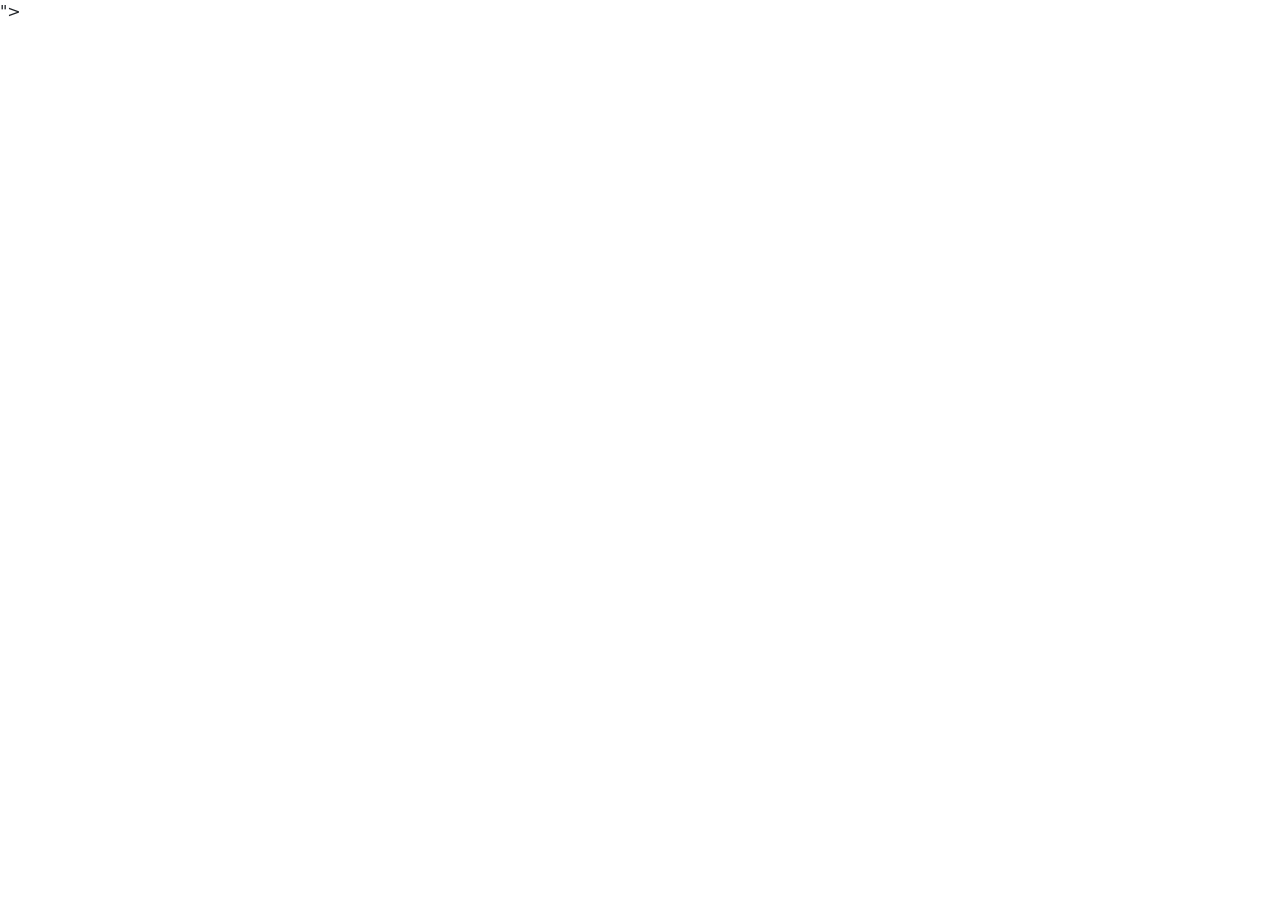
==== about.html @ 4d2dc102 "Init : création du dépot, arborescence des fichiers et structure HTML de base" ====
<!DOCTYPE html>
<html lang="en">
<head>
    <meta charset="UTF-8">
    <meta name="viewport" content="width=device-width, initial-scale=1.0">
    <title>AfriTalant - About</title>
    <link rel="stylesheet" href="https://cdn.jsdelivr.net/npm/bootstrap@5.3.0/dist/css/bootstrap.min.css">
    <link rel="stylesheet" href="css/style.css">
</head>
<body>
    <script
    src="https://cdn.jsdelivr.net/npm/bootstrap@5.3.0/dist/js/bootstrap.bundle.min.js">
</script>
<script src="js/main.js"></script>">
    
</body>
</html>
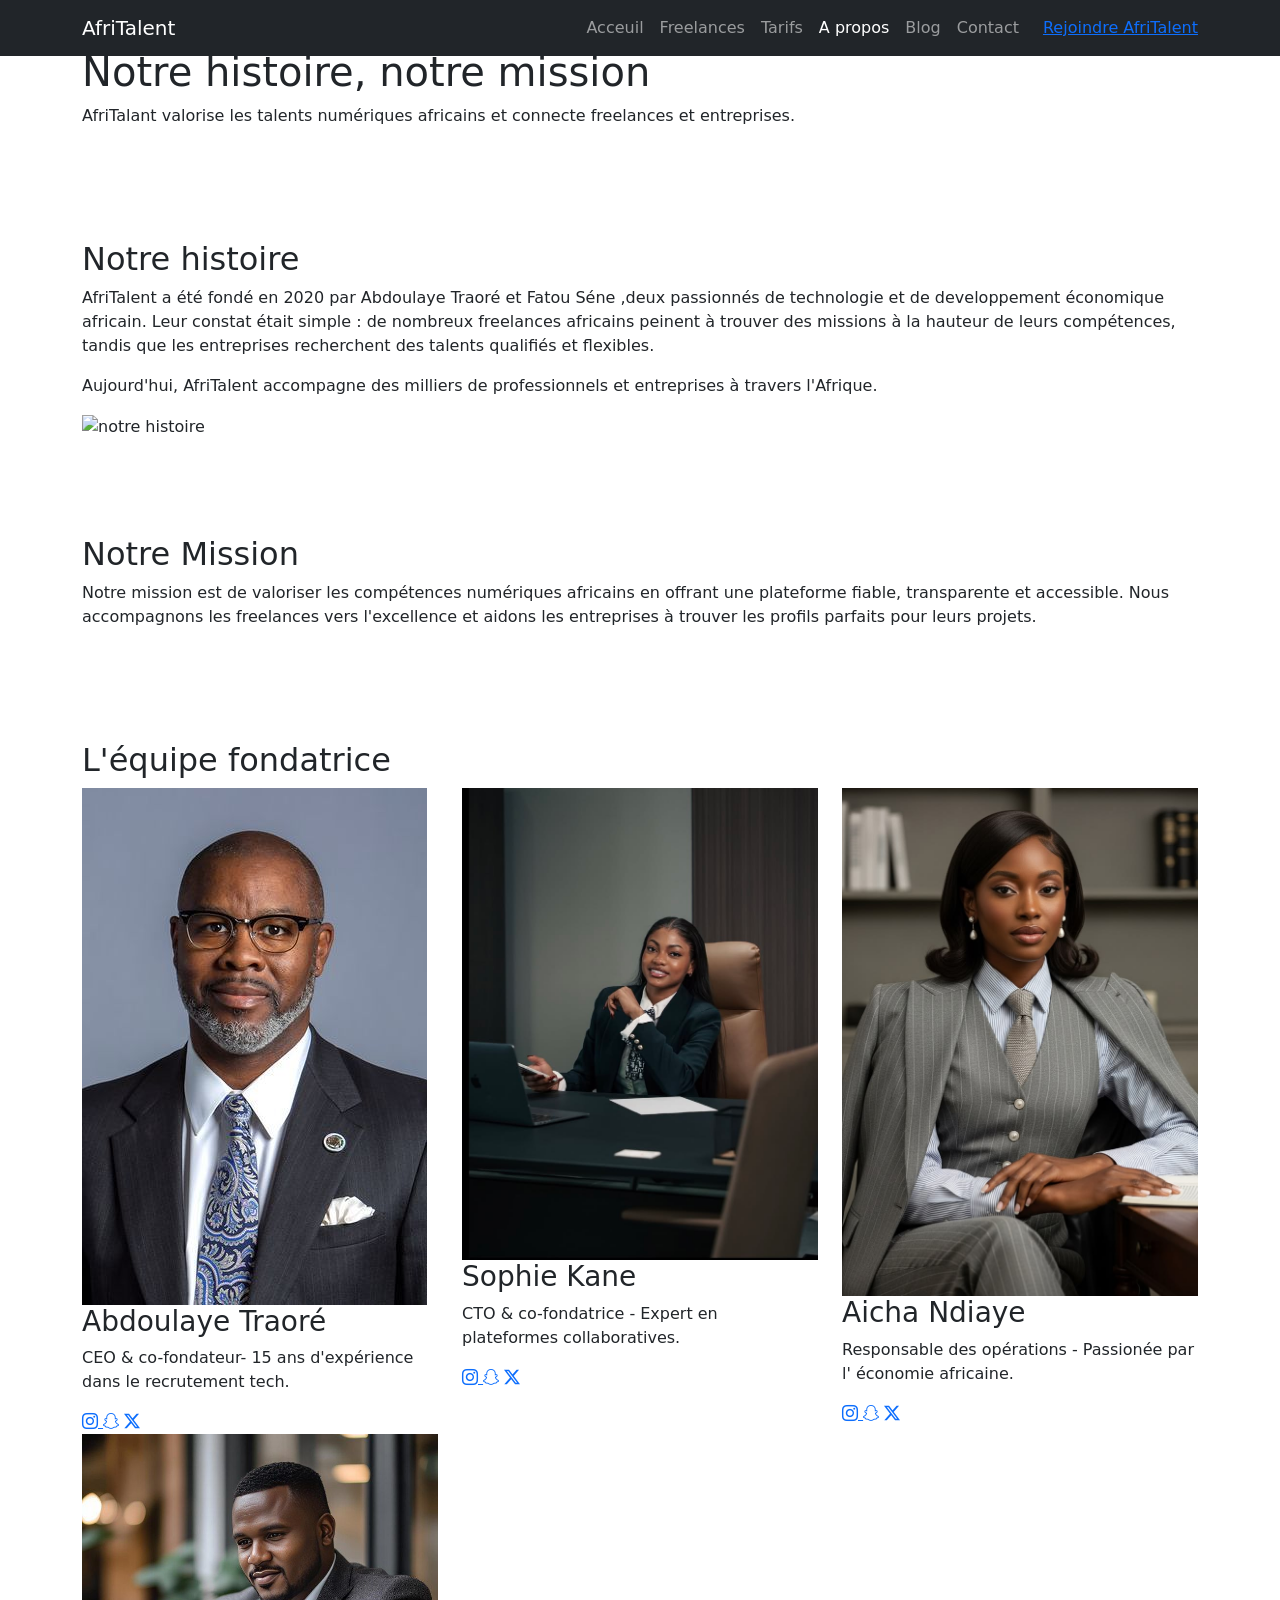
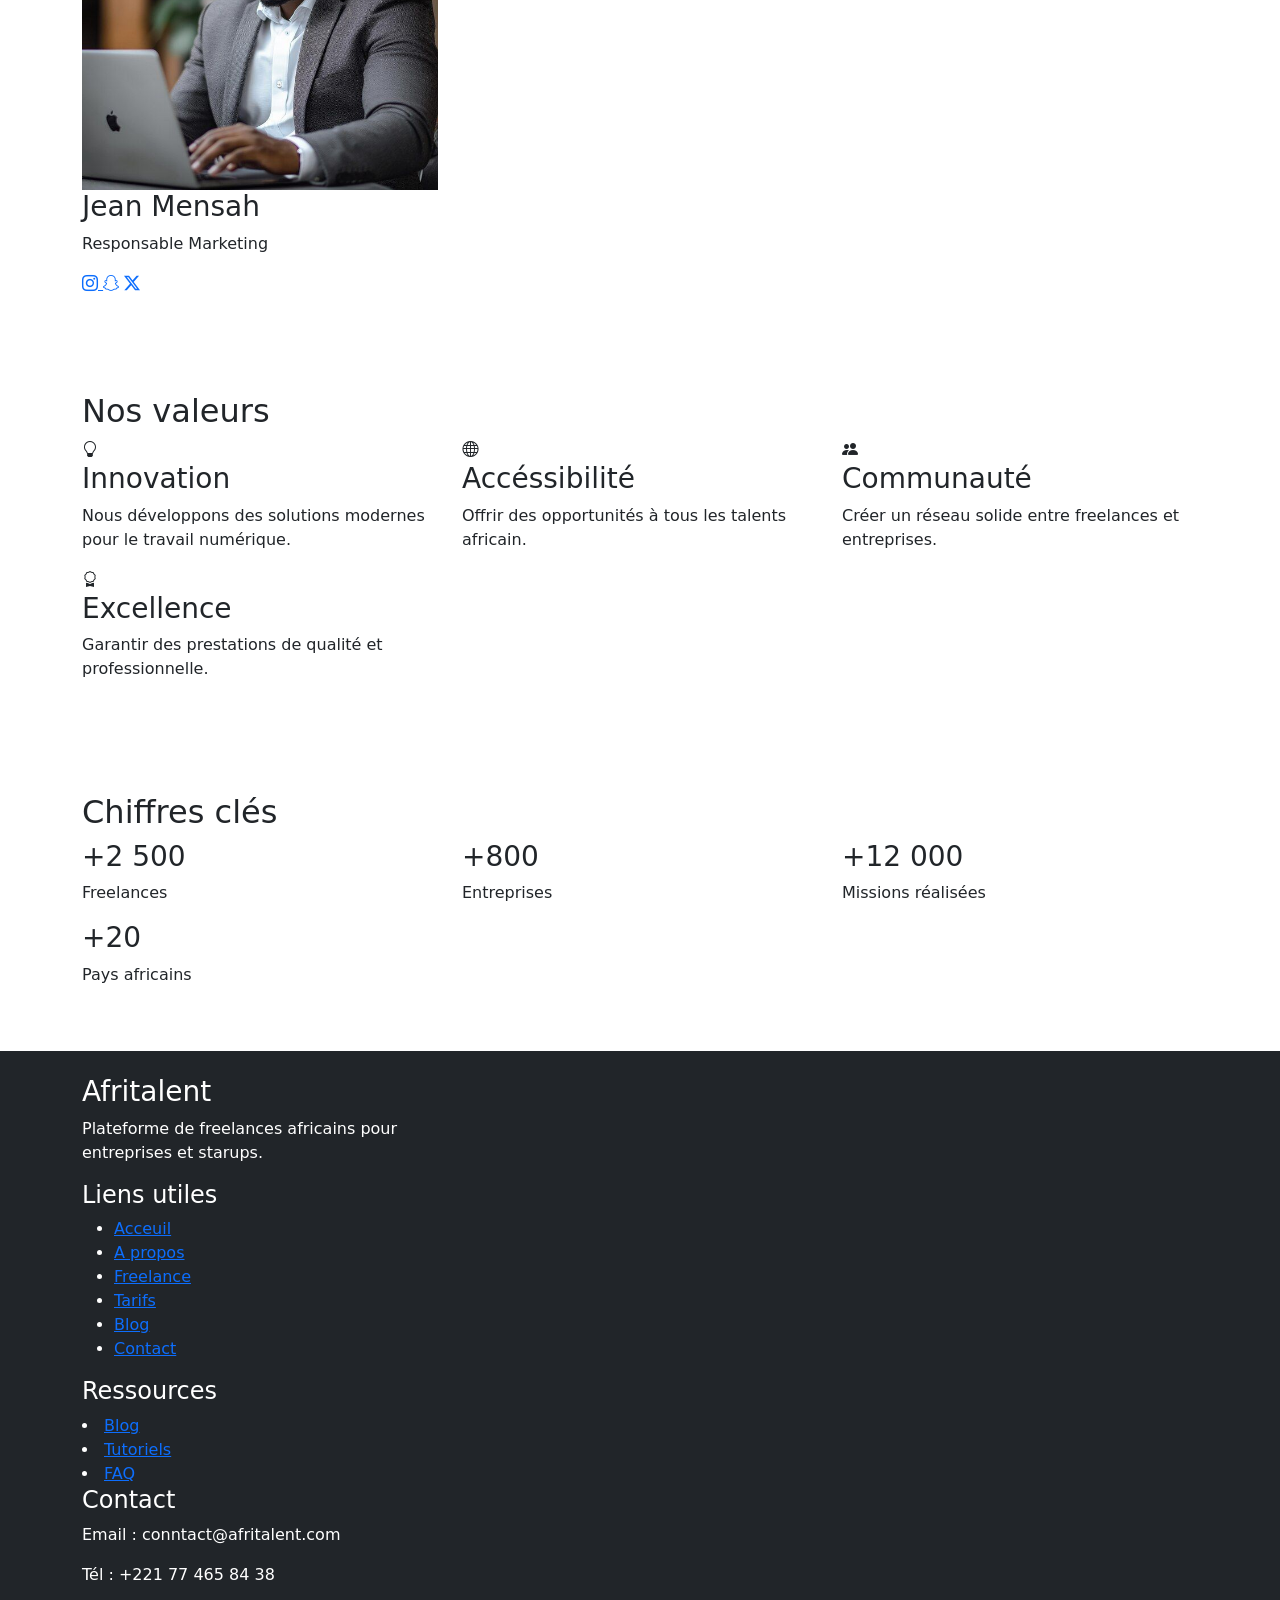
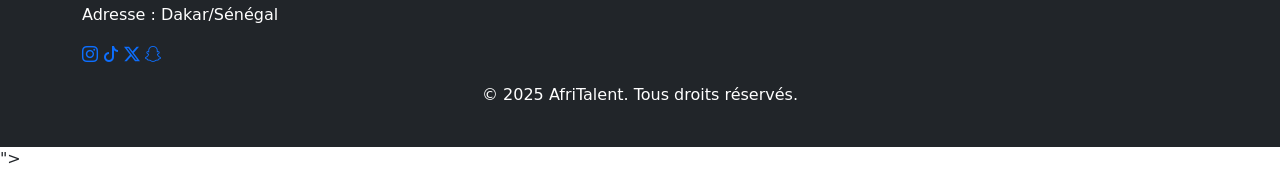
==== commit d534e76d: "HTML : structure compléte des 5 pages avec sections et contenu texte" ====
--- a/about.html
+++ b/about.html
@@ -5,9 +5,209 @@
     <meta name="viewport" content="width=device-width, initial-scale=1.0">
     <title>AfriTalant - About</title>
     <link rel="stylesheet" href="https://cdn.jsdelivr.net/npm/bootstrap@5.3.0/dist/css/bootstrap.min.css">
+    <link rel="stylesheet" href="https://cdn.jsdelivr.net/npm/bootstrap-icons@1.13.1/font/bootstrap-icons.min.css">
     <link rel="stylesheet" href="css/style.css">
 </head>
 <body>
+     <nav class="navbar navbar-expand-lg navbar-dark bg-dark fixed-top">
+  <div class="container">
+    <a class="navbar-brand" href="index.html">AfriTalent</a>
+    <button class="navbar-toggler" type="button" data-bs-toggle="collapse" data-bs-target="#navbarTogglerDemo02" aria-controls="navbarTogglerDemo02" aria-expanded="false" aria-label="Toggle navigation">
+      <span class="navbar-toggler-icon"></span>
+    </button>
+    <div class="collapse navbar-collapse" id="navbarTogglerDemo02">
+      <ul class="navbar-nav ms-auto ">
+        <li class="nav-item">
+          <a class="nav-link " href="index.html">Acceuil</a>
+        </li>
+        <li class="nav-item">
+          <a class="nav-link" href="freelances.html">Freelances</a>
+        </li>
+        <li class="nav-item">
+          <a class="nav-link " href="tarifs.html">Tarifs</a>
+        </li>
+        <li class="nav-item">
+            <a class="nav-link active"  href="about.html">A propos</a>
+        </li>
+        <li class="nav-item">
+            <a class="nav-link" href="blog.html">Blog</a>
+        </li>
+        <li class="nav-item">
+            <a class="nav-link" href="contact.html">Contact</a>
+        </li>
+      </ul>
+      <a href="contact.html" class="btn-sucess ms-3">Rejoindre AfriTalent</a>
+    </div>
+  </div>
+</nav>
+<main>
+  <section id="hero">
+    <div class="container py-5">
+    <h1>Notre histoire, notre mission</h1>
+    <p>AfriTalant valorise les talents numériques africains et connecte freelances et entreprises.</p>
+    </div>
+  </section>
+  <section id="histoire">
+    <div class="container py-5">
+      <h2>Notre histoire</h2>
+      <p>AfriTalent a été fondé en 2020 par Abdoulaye Traoré et Fatou Séne ,deux passionnés de technologie et de developpement économique africain. Leur constat était simple : de 
+        nombreux freelances africains peinent à trouver des missions à la hauteur de leurs compétences, tandis que les entreprises recherchent des talents qualifiés et flexibles.
+      </p>
+      <p>Aujourd'hui, AfriTalent accompagne des milliers de professionnels et entreprises à travers l'Afrique.</p>
+      <img src="" alt="notre histoire">
+    </div>
+  </section>
+  <section id="misssion">
+     <div class="container py-5">
+      <h2>Notre Mission</h2>
+      <p>Notre mission est de valoriser les compétences numériques africains en offrant une plateforme fiable, transparente et accessible. Nous accompagnons les freelances vers l'excellence et aidons les entreprises à trouver les profils parfaits pour leurs projets.</p>
+     </div>
+  </section>
+  <section id="equipe">
+    <div class="container py-5">
+      <h2>L'équipe fondatrice</h2>
+      <div class="row">
+        <div class="col-md-4">
+          <img src="images/traoré about.jpg" alt="CEO recrutement tech" class="img-fluid">
+          <h3>Abdoulaye Traoré</h3>
+          <p>CEO & co-fondateur- 15 ans d'expérience dans le recrutement tech.</p>
+          <a href="#">
+            <i class="bi bi-instagram"></i>
+          </a>
+          <a href="#"><i class="bi bi-snapchat"></i></a>
+          <a href="#"><i class="bi bi-twitter-x"></i></a>
+        </div>
+        <div class="col-md-4">
+          <img src="images/sophie about.jpg" alt="CTO" class="img-fluid">
+          <h3>Sophie Kane</h3>
+          <p>CTO & co-fondatrice - Expert en plateformes collaboratives.</p>
+          <a href="#">
+            <i class="bi bi-instagram"></i>
+          </a>
+          <a href="#"><i class="bi bi-snapchat"></i></a>
+          <a href="#"><i class="bi bi-twitter-x"></i></a>
+        </div>
+        <div class="col-md-4">
+          <img src="images/Aicha about.jpg" alt="responsable des opérations" class="img-fluid">
+          <h3>Aicha Ndiaye</h3>
+          <p>Responsable des opérations - Passionée par l' économie africaine. </p><a href="#">
+            <i class="bi bi-instagram"></i>
+          </a>
+          <a href="#"><i class="bi bi-snapchat"></i></a>
+          <a href="#"><i class="bi bi-twitter-x"></i></a>
+        </div>
+        <div class="col-md-4">
+          <img src="images/jean about.jpg" alt="responsable marketing" class="img-fluid">
+          <h3>Jean Mensah </h3>
+          <p>Responsable Marketing</p>
+          <a href="#">
+            <i class="bi bi-instagram"></i>
+          </a>
+          <a href="#"><i class="bi bi-snapchat"></i></a>
+          <a href="#"><i class="bi bi-twitter-x"></i></a>
+        </div>
+      </div>
+    </div>
+  </section>
+  <section id="valeurs">
+    <div class="container py-5"> 
+      <h2>Nos valeurs</h2>
+      <div class="row">
+        <div class="col-md-4">
+          <i class="bi bi-lightbulb"></i>
+          <h3>Innovation</h3>
+          <p>Nous développons des solutions modernes pour le travail numérique.</p>
+        </div>
+        <div class="col-md-4">
+           <i class="bi bi-globe"></i>
+           <h3>Accéssibilité</h3>
+           <p>Offrir des opportunités à tous les talents africain.</p>
+        </div>
+        <div class="col-md-4">
+          <i class="bi bi-people-fill"></i>
+          <h3>Communauté</h3>
+          <p>Créer un réseau solide entre freelances et entreprises.</p>
+
+        </div>
+        <div class="col-md-4">
+          <i class="bi bi-award"></i>
+          <h3>Excellence</h3>
+          <p>Garantir des prestations de qualité et professionnelle.</p>
+        </div>
+
+      </div>
+      
+    </div>
+  </section>
+  <section id="chiffres">
+      <div class="container py-5">
+        <h2>Chiffres clés</h2>
+        <div class="row">
+          <div class="col-md-4">
+            <h3> +2 500</h3>
+            <p>Freelances</p>
+          </div>
+          <div class="col-md-4">
+            <h3> +800</h3>
+            <p>Entreprises</p>
+          </div>
+          <div class="col-md-4">
+            <h3> +12 000</h3>
+            <p>Missions réalisées</p>
+          </div>
+          <div class="col-md-4">
+            <h3>+20</h3>
+            <p>Pays africains</p>
+          </div>
+        </div>
+      </div>
+  </section>
+</main>
+<footer class="bg-dark text-white p-4">
+  <div class="container">
+    <div class="col-md-4">
+      <h3>Afritalent</h3>
+      <p>Plateforme de freelances africains pour entreprises et starups.</p>
+
+    </div>
+  <div>
+    <h4>Liens utiles</h4>
+    <ul>
+      <li><a href="index.html">Acceuil</a></li>
+      <li><a href="about.html">A propos</a></li>
+      <li><a href="freelances.html">Freelance</a></li>
+      <li><a href="tarifs.html">Tarifs</a></li>
+      <li><a href="blog.html">Blog</a></li>
+      <li><a href="contact.html">Contact</a></li>
+    </ul>
+  </div>
+  <div>
+    <h4>Ressources</h4>
+    <li><a href="blog.html">Blog</a></li>
+    <li><a href="index.html">Tutoriels</a></li>
+    <li><a href="tarifs.html">FAQ</a></li>
+    </div>
+    <div>
+      <h4>Contact</h4>
+      <p>Email : conntact@afritalent.com</p>
+      <p>Tél : +221 77 465 84 38 </p>
+      <p>Adresse : Dakar/Sénégal</p>
+    </div>
+    <div>
+    <a href="instagram"><i class="bi bi-instagram"></i></a>
+    <a href="tiktok"><i class="bi bi-tiktok"></i></a>
+    <a href="twiter"><i class="bi bi-twitter-x"></i></a>
+    <a href="snapchat"><i class="bi bi-snapchat"></i></a>
+    </div>
+  
+    <p class="text-center mt-3">&copy; 2025 AfriTalent. Tous droits réservés.</p>
+  </div>
+</footer>
+
+
+
+
+
     <script
     src="https://cdn.jsdelivr.net/npm/bootstrap@5.3.0/dist/js/bootstrap.bundle.min.js">
 </script>
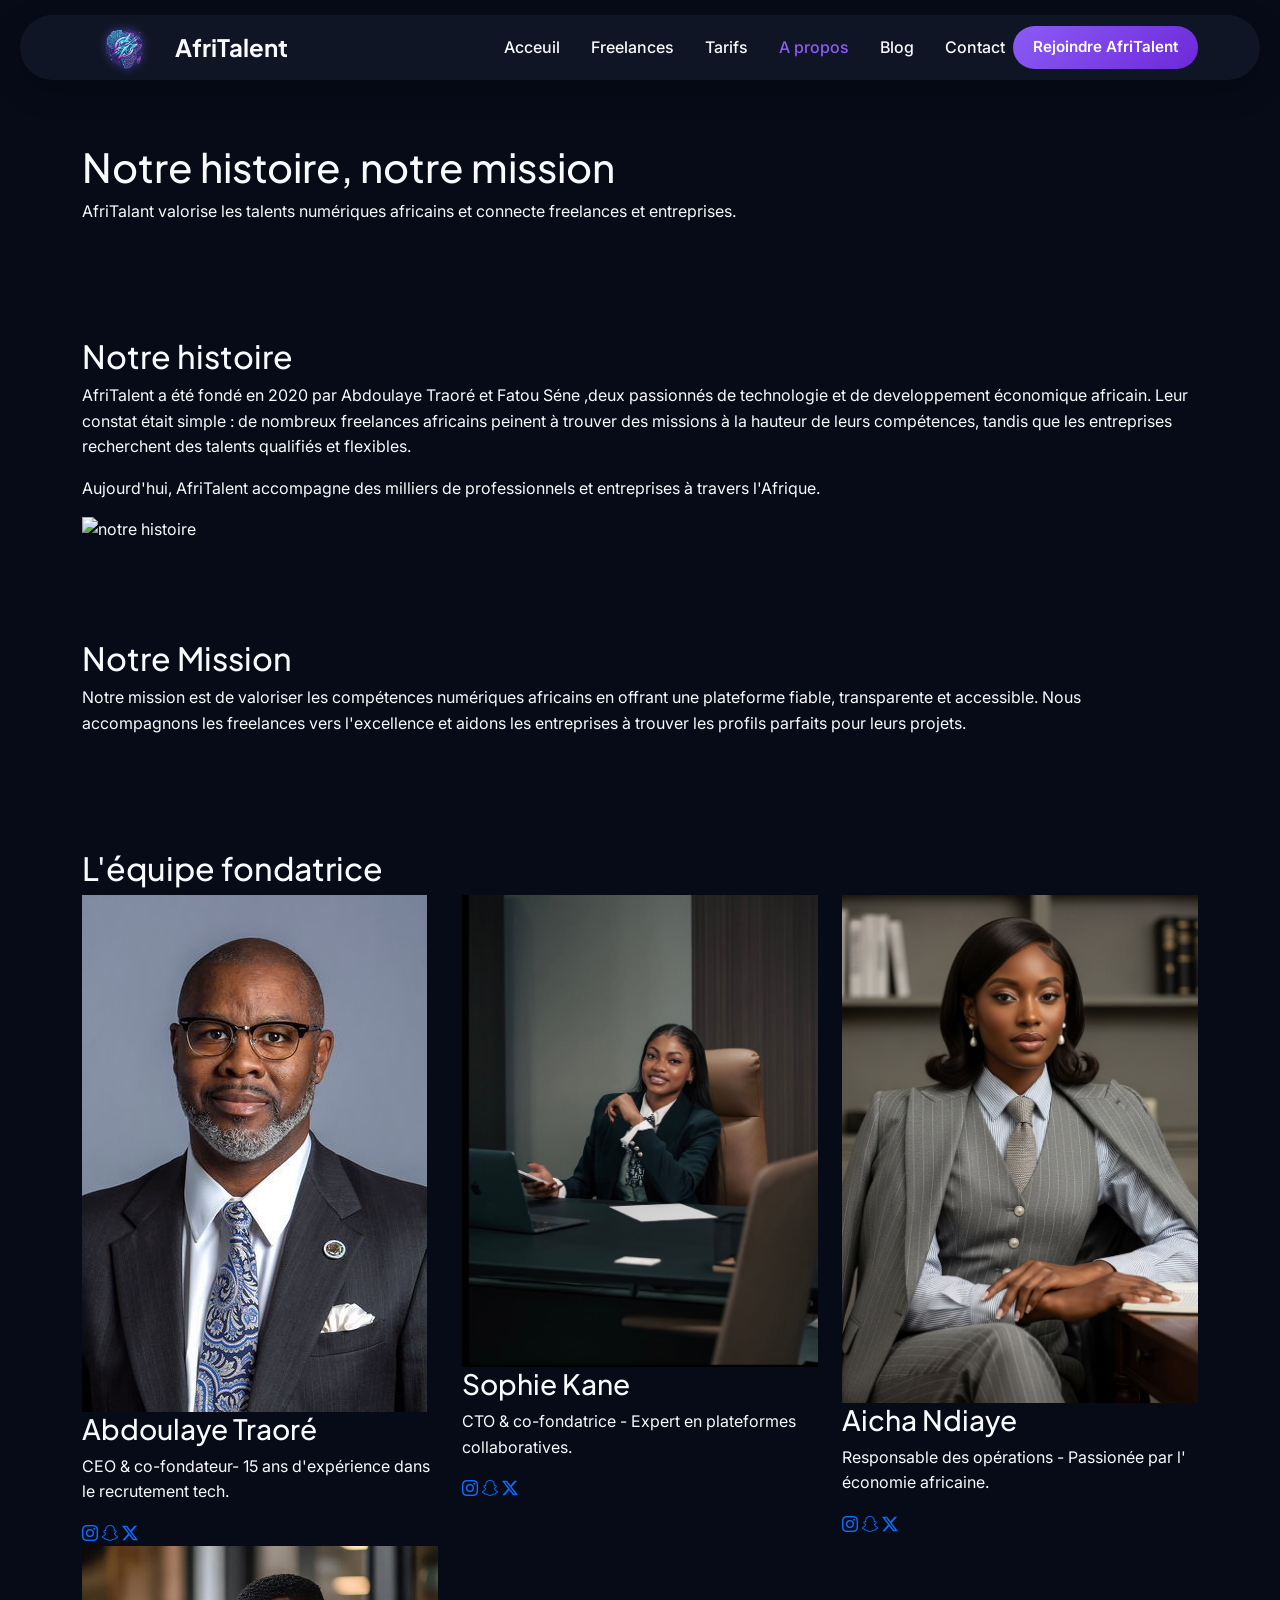
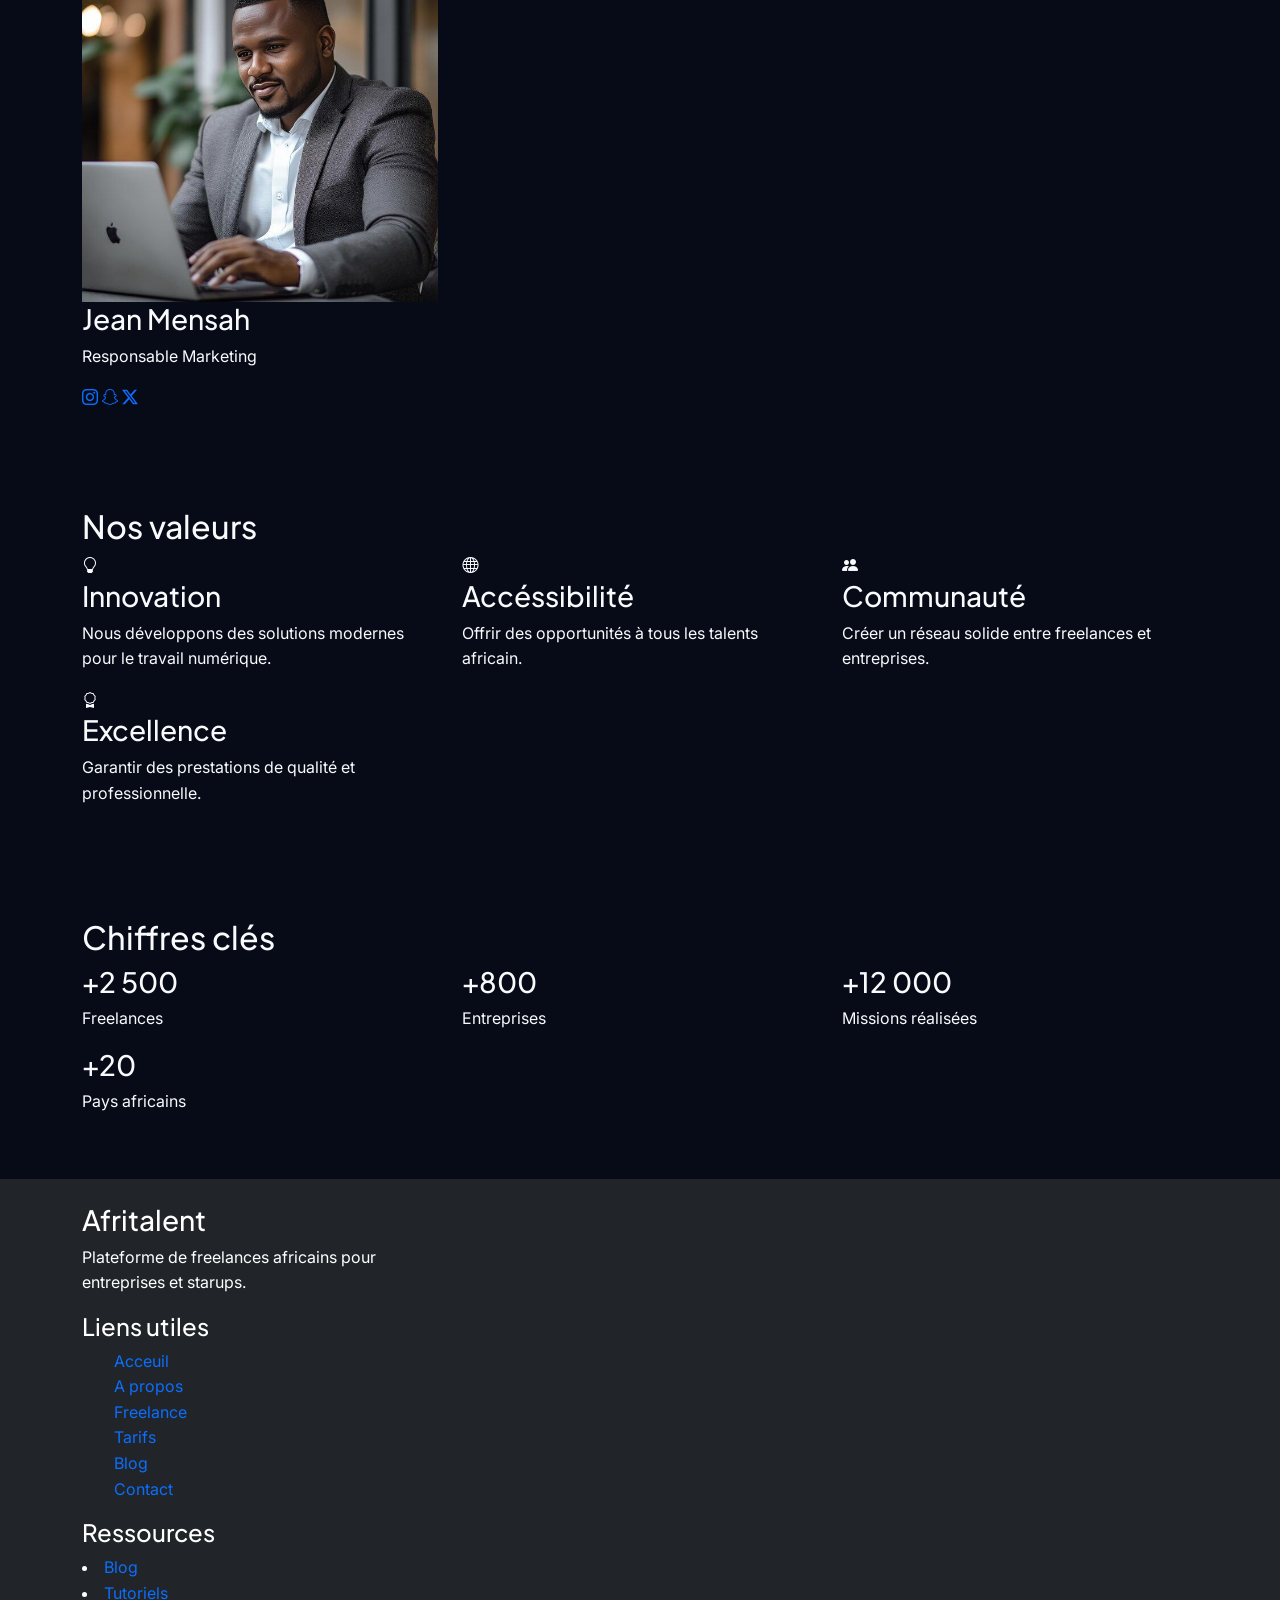
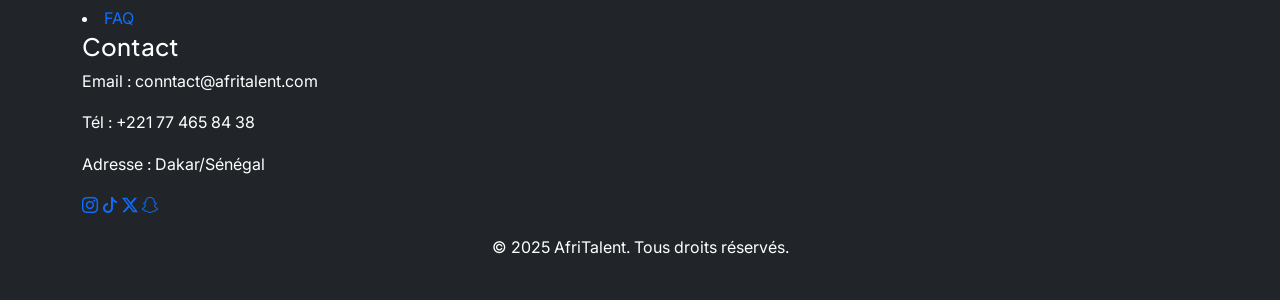
==== commit fc2feaa6: "CSS :variables, typographie, layout général et styles de base" ====
--- a/about.html
+++ b/about.html
@@ -4,14 +4,15 @@
     <meta charset="UTF-8">
     <meta name="viewport" content="width=device-width, initial-scale=1.0">
     <title>AfriTalant - About</title>
+  
     <link rel="stylesheet" href="https://cdn.jsdelivr.net/npm/bootstrap@5.3.0/dist/css/bootstrap.min.css">
     <link rel="stylesheet" href="https://cdn.jsdelivr.net/npm/bootstrap-icons@1.13.1/font/bootstrap-icons.min.css">
     <link rel="stylesheet" href="css/style.css">
 </head>
 <body>
-     <nav class="navbar navbar-expand-lg navbar-dark bg-dark fixed-top">
+     <nav class="navbar navbar-expand-lg navbar-dark bg-dark ">
   <div class="container">
-    <a class="navbar-brand" href="index.html">AfriTalent</a>
+    <a class="navbar-brand" href="index.html"><img src="images/logo.png" alt="AfriTalent" class="logo"><span>AfriTalent</span></a>
     <button class="navbar-toggler" type="button" data-bs-toggle="collapse" data-bs-target="#navbarTogglerDemo02" aria-controls="navbarTogglerDemo02" aria-expanded="false" aria-label="Toggle navigation">
       <span class="navbar-toggler-icon"></span>
     </button>
@@ -36,7 +37,7 @@
             <a class="nav-link" href="contact.html">Contact</a>
         </li>
       </ul>
-      <a href="contact.html" class="btn-sucess ms-3">Rejoindre AfriTalent</a>
+      <a href="contact.html" class="join-btn">Rejoindre AfriTalent</a>
     </div>
   </div>
 </nav>
@@ -211,7 +212,7 @@
     <script
     src="https://cdn.jsdelivr.net/npm/bootstrap@5.3.0/dist/js/bootstrap.bundle.min.js">
 </script>
-<script src="js/main.js"></script>">
+<script src="js/main.js"></script>
     
 </body>
 </html>
--- a/css/style.css
+++ b/css/style.css
@@ -0,0 +1,139 @@
+@import url('https://fonts.googleapis.com/css2?family=Inter:ital,opsz,wght@0,14..32,100..900;1,14..32,100..900&family=Plus+Jakarta+Sans:ital,wght@0,200..800;1,200..800&display=swap');
+:root{
+    --background-color:#070b18;
+    --primary-color:#8b5cf6;
+    --secondary-color:#6d28d9;
+    --dark-color:#0f172a;
+    --text-color:#f8fafc;
+   --accent-color:#22d3ee;
+   --gray-color:#94a3b8;
+     --main-font:'Inter', sans-serif;
+    --title-font:'Plus Jakarta Sans', sans-serif;
+    --border-radius:80px;
+    --transition:0.3s ease;
+
+}
+/* RESET CSS : enléve les styles par défaut du navigateur*/
+*{
+    margin:0;
+    padding: 0;
+    box-sizing: border-box;
+}
+body{
+    font-family: var(--main-font);
+    background: var(--background-color);
+    color: var(--text-color);
+    line-height: 1.6;
+    overflow-x:hidden ;
+    
+}
+a{
+    text-decoration: none;
+    transition: var(--transition);
+}
+ul{
+    list-style: none;
+}
+img{
+    max-width: 100%;
+    display: block;
+}
+h1,h2,h3,h4,.navbar-brand{
+    font-family: var(--title-font);
+}
+  .navbar {
+   background: rgba(17, 24, 39, 0.85) !important;
+   backdrop-filter: blur(12px);/* agit sur ce qu'il y a derriére l'élément */
+   height: 65px;
+   display: flex;
+   align-items: center;
+   padding: 10px 28px;
+   margin: 15px 20px;
+   border-radius: var(--border-radius);
+   box-shadow: 0 10px 30px rgba(0, 0, 0, 0.25); /*ombre pour effet flottant */
+}
+
+.navbar-brand{
+    font-size: 1.6rem;
+    font-weight: 700;
+    color:var(--primary-color) !important ;
+    display: flex;
+    align-items: center;
+    gap: 10px;
+}
+.navbar-brand img{
+    width: auto;
+    height: 55px;
+    max-height: 60px;
+    object-fit: contain;
+    filter:brightness(1.05) drop-shadow(0 0 5px rgba(124,77,255,0.5));/* éclaicit le logo, ajoute une ombre colorée,ensemble:effet moderne et visible*/
+    transition: var(--transition); /*animation fluide lors des effets hover*/
+    mix-blend-mode: screen;
+}
+.navbar-brand img:hover{
+    transform: scale(1.05);
+}
+.navbar-brand span{
+    font-size: 1.5rem;
+    font-weight: 700;
+    font-family: var(--title-font);
+    color: var(--text-color);
+   
+}
+
+ .nav-link{
+    color: var(--text-color) !important ;
+    margin-left: 15px;
+    font-weight: 500;
+    transition: var(--transition);
+    background: transparent !important;
+    border: none !important;
+    box-shadow: none !important;
+    position: relative;
+}
+
+  .nav-link:hover , .nav-link.active{
+    color: var(--primary-color) !important ;
+    background :transparent !important;
+    
+}
+/*création du trait animé sous le lien*/
+.nav-link::after{
+    content: ""; /*crée un élement vide pour l'animation*/
+    position: absolute;
+    left: 0;
+    bottom: -5px;/*position sous le texte*/
+    width: 0%;
+    height: 2px;
+    background: var(--accent-color);
+    transition: var(--transition);
+}
+/*animation du trait au survol*/
+.nav-link:hover::after{
+    width: 100%;
+}
+ 
+ .join-btn{
+    background: linear-gradient(135deg,var(--primary-color), var(--secondary-color));
+    border: none;
+    outline: none;
+    box-shadow: none;
+    border-radius: 50px;
+    padding: 9px 20px;
+    font-size: 0.95rem;
+    font-weight: 600;
+    color: white !important;
+    transition: var(--transition);
+    
+}
+
+ .join-btn:hover{
+    opacity: 0.85;
+    transform: translateY(-2px);
+}
+.join-btn:active{
+    background: transparent;
+    color: var(--primary-color) !important;
+    border: 2px solid var(--primary-color);
+}
+
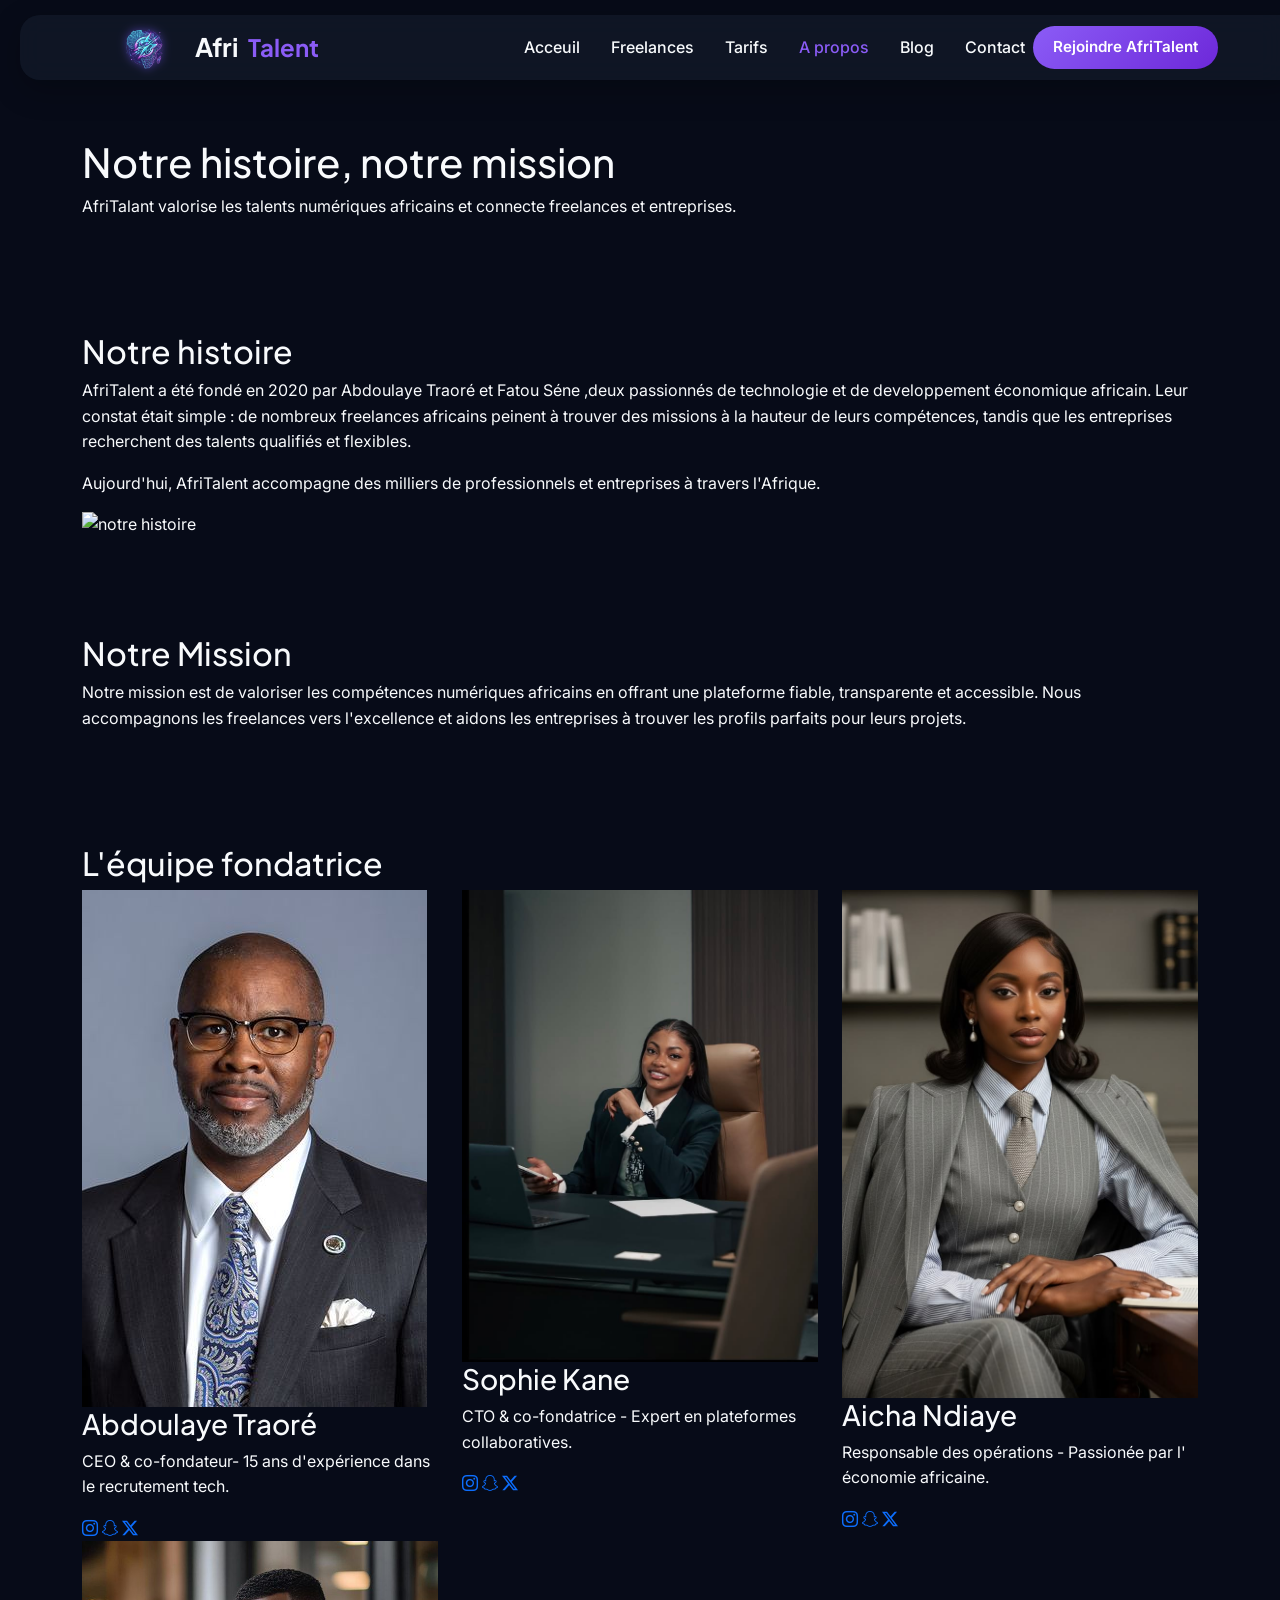
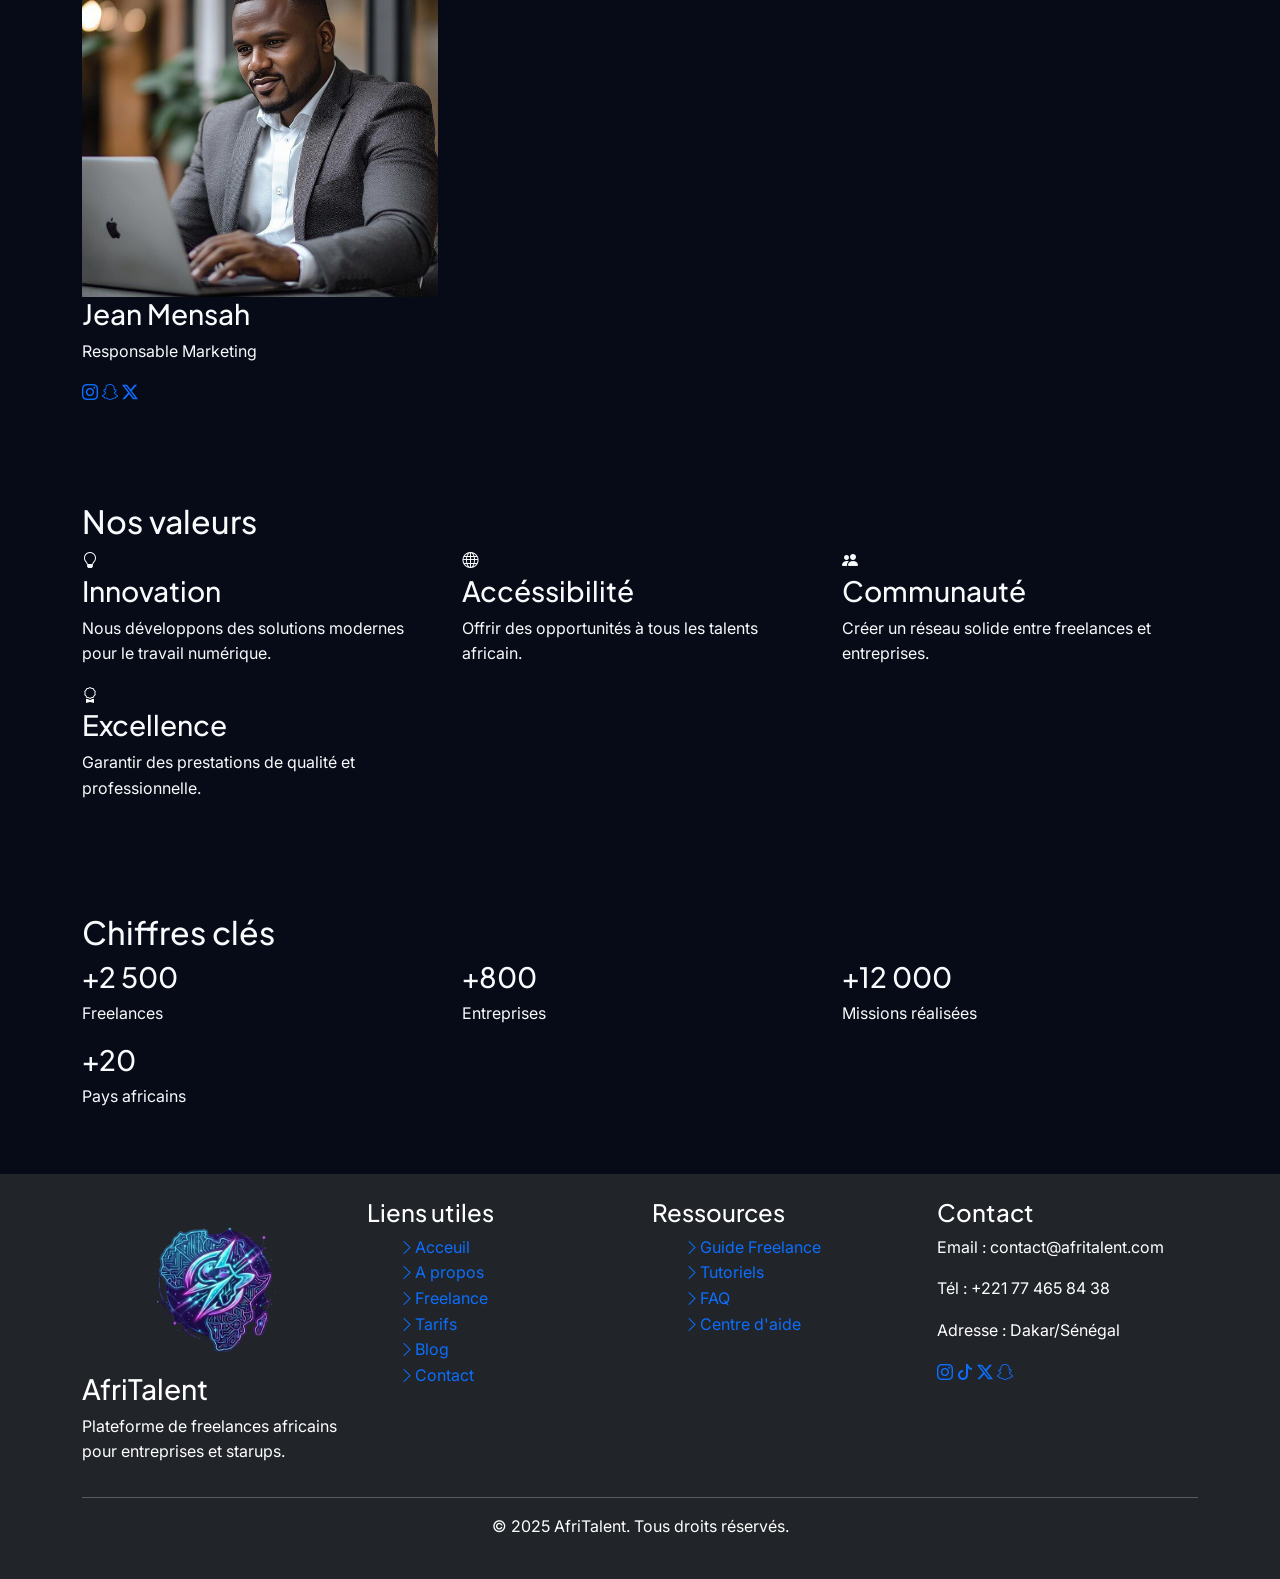
==== commit bf7f7d00: "CSS : Bento Grid, Sections hero et catégories, effets hover" ====
--- a/about.html
+++ b/about.html
@@ -12,7 +12,7 @@
 <body>
      <nav class="navbar navbar-expand-lg navbar-dark bg-dark ">
   <div class="container">
-    <a class="navbar-brand" href="index.html"><img src="images/logo.png" alt="AfriTalent" class="logo"><span>AfriTalent</span></a>
+    <a class="navbar-brand" href="index.html"><img src="images/logo.png" alt="AfriTalent" class="logo">Afri<span class="accent">Talent</span></a>
     <button class="navbar-toggler" type="button" data-bs-toggle="collapse" data-bs-target="#navbarTogglerDemo02" aria-controls="navbarTogglerDemo02" aria-expanded="false" aria-label="Toggle navigation">
       <span class="navbar-toggler-icon"></span>
     </button>
@@ -42,7 +42,7 @@
   </div>
 </nav>
 <main>
-  <section id="hero">
+  <section id="hero4">
     <div class="container py-5">
     <h1>Notre histoire, notre mission</h1>
     <p>AfriTalant valorise les talents numériques africains et connecte freelances et entreprises.</p>
@@ -165,49 +165,54 @@
   </section>
 </main>
 <footer class="bg-dark text-white p-4">
-  <div class="container">
-    <div class="col-md-4">
-      <h3>Afritalent</h3>
-      <p>Plateforme de freelances africains pour entreprises et starups.</p>
-
-    </div>
-  <div>
-    <h4>Liens utiles</h4>
-    <ul>
-      <li><a href="index.html">Acceuil</a></li>
-      <li><a href="about.html">A propos</a></li>
-      <li><a href="freelances.html">Freelance</a></li>
-      <li><a href="tarifs.html">Tarifs</a></li>
-      <li><a href="blog.html">Blog</a></li>
-      <li><a href="contact.html">Contact</a></li>
-    </ul>
-  </div>
-  <div>
-    <h4>Ressources</h4>
-    <li><a href="blog.html">Blog</a></li>
-    <li><a href="index.html">Tutoriels</a></li>
-    <li><a href="tarifs.html">FAQ</a></li>
-    </div>
-    <div>
-      <h4>Contact</h4>
-      <p>Email : conntact@afritalent.com</p>
-      <p>Tél : +221 77 465 84 38 </p>
-      <p>Adresse : Dakar/Sénégal</p>
-    </div>
-    <div>
-    <a href="instagram"><i class="bi bi-instagram"></i></a>
-    <a href="tiktok"><i class="bi bi-tiktok"></i></a>
-    <a href="twiter"><i class="bi bi-twitter-x"></i></a>
-    <a href="snapchat"><i class="bi bi-snapchat"></i></a>
-    </div>
+  <div class="container ">
+    <div class="row">
+      <div class="col-md-3">
+        <div class="footer-brand">
+          <div class="footer-top">
+            <img src="images/logo.png" alt="lodo AfriTalent" class="footer-logo-img">
+            <h3 class="footer-logo">Afri<span>Talent</span></h3>
+          </div>
+          <p>Plateforme de freelances africains pour entreprises et starups.</p>
+        </div>
+      </div>
+      <div class="col-md-3" >
+         <h4>Liens utiles</h4>
+         <ul class="footer-links">
+            <li><a href="index.html"><i class="bi bi-chevron-right"></i>Acceuil</a></li>
+            <li><a href="about.html"><i class="bi bi-chevron-right"></i>A propos</a></li>
+            <li><a href="freelances.html"><i class="bi bi-chevron-right"></i>Freelance</a></li>
+            <li><a href="tarifs.html"><i class="bi bi-chevron-right"></i>Tarifs</a></li>
+            <li><a href="blog.html"><i class="bi bi-chevron-right"></i>Blog</a></li>
+            <li><a href="contact.html"><i class="bi bi-chevron-right"></i>Contact</a></li>
+          </ul>
+         </div>
+       <div class="col-md-3">
+          <h4>Ressources</h4>
+          <ul class="footer-links">
+            <li><a href="blog.html"><i class="bi bi-chevron-right"></i>Guide Freelance</a></li>
+            <li><a href="index.html"><i class="bi bi-chevron-right"></i>Tutoriels</a></li>
+            <li><a href="tarifs.html"><i class="bi bi-chevron-right"></i>FAQ</a></li>
+            <li><a href="#"><i class="bi bi-chevron-right"></i>Centre d'aide</a></li>
+          </ul>
+        </div>
+        <div class="col-md-3">
+          <h4>Contact</h4>
+          <p>Email : contact@afritalent.com</p>
+          <p>Tél : +221 77 465 84 38 </p>
+          <p>Adresse : Dakar/Sénégal</p>
+          <div class="social-icons">
+              <a href="instagram"><i class="bi bi-instagram"></i></a>
+              <a href="tiktok"><i class="bi bi-tiktok"></i></a>
+              <a href="twiter"><i class="bi bi-twitter-x"></i></a>
+              <a href="snapchat"><i class="bi bi-snapchat"></i></a>
+          </div>
+        </div> 
+      </div>
+      <hr>
+    <p class="text-center mt-3">&copy; 2025 AfriTalent. Tous droits réservés.</p>
   
-    <p class="text-center mt-3">&copy; 2025 AfriTalent. Tous droits réservés.</p>
-  </div>
 </footer>
-
-
-
-
 
     <script
     src="https://cdn.jsdelivr.net/npm/bootstrap@5.3.0/dist/js/bootstrap.bundle.min.js">
--- a/css/style.css
+++ b/css/style.css
@@ -9,7 +9,7 @@
    --gray-color:#94a3b8;
      --main-font:'Inter', sans-serif;
     --title-font:'Plus Jakarta Sans', sans-serif;
-    --border-radius:80px;
+    --border-radius:20px;
     --transition:0.3s ease;
 
 }
@@ -25,6 +25,7 @@
     color: var(--text-color);
     line-height: 1.6;
     overflow-x:hidden ;
+    padding-top: 90px;
     
 }
 a{
@@ -42,6 +43,10 @@
     font-family: var(--title-font);
 }
   .navbar {
+    position: fixed;
+    top: 0;
+    width: 100%;
+    z-index: 1000;
    background: rgba(17, 24, 39, 0.85) !important;
    backdrop-filter: blur(12px);/* agit sur ce qu'il y a derriére l'élément */
    height: 65px;
@@ -56,10 +61,11 @@
 .navbar-brand{
     font-size: 1.6rem;
     font-weight: 700;
-    color:var(--primary-color) !important ;
+    color:var(--text-color) !important ;
     display: flex;
     align-items: center;
     gap: 10px;
+  
 }
 .navbar-brand img{
     width: auto;
@@ -80,6 +86,9 @@
     color: var(--text-color);
    
 }
+.navbar-brand .accent{
+    color: var(--primary-color);
+}
 
  .nav-link{
     color: var(--text-color) !important ;
@@ -96,17 +105,6 @@
     color: var(--primary-color) !important ;
     background :transparent !important;
     
-}
-/*création du trait animé sous le lien*/
-.nav-link::after{
-    content: ""; /*crée un élement vide pour l'animation*/
-    position: absolute;
-    left: 0;
-    bottom: -5px;/*position sous le texte*/
-    width: 0%;
-    height: 2px;
-    background: var(--accent-color);
-    transition: var(--transition);
 }
 /*animation du trait au survol*/
 .nav-link:hover::after{
@@ -136,4 +134,329 @@
     color: var(--primary-color) !important;
     border: 2px solid var(--primary-color);
 }
-
+/*section hero*/
+#hero{
+    padding-left: 0;
+    min-height: 90vh;
+    display: flex;
+    align-items: center;
+    justify-content: flex-start;
+    text-align: left !important;
+    background-image:  url("../images/hero.png") ;
+    background-size: cover;
+    background-position: center;
+    background-repeat: no-repeat;
+    padding-top:40px;
+    padding-bottom: 20px;
+    position: relative;
+    overflow: hidden;
+    /*flex-direction: row;*/
+}
+/*overlay sombre*/
+#hero::before{
+    content: "";
+    position: absolute;
+    inset: 0;
+    background: linear-gradient(90deg,rgba(7,11,24,0.75)35%, rgba(7,11,24,0.45)60%, rgba(7,11,24,0.15)100%);
+    z-index: 1;
+    
+}
+#hero .container{
+    position: relative;
+    z-index: 2;
+    max-width: 700px;
+    margin-left: 50px ;
+    margin-top: -50px;
+
+}
+/*Alignement asymétrique le texte est calé a gauche et prend 55% de l'espace*/
+#hero .container > h1,
+#hero .container > p,
+#hero .container > .hero-buttons{
+    text-align: left;
+    max-width: 700px;
+}
+#hero h1{
+    font-size: 3rem;
+    font-weight: 800;
+    line-height: 1.1;
+    margin-bottom: 15px;
+    margin-top: 0;
+    color: var(--text-color);
+    
+}
+#hero h1 span{
+    display: inline-block;
+    background: linear-gradient(135deg,var(--primary-color) 0%,var(--accent-color) 100%);
+    -webkit-background-clip: text;
+    -webkit-text-fill-color: transparent;
+}
+#hero p{
+    margin-bottom: 25px;
+    font-size: 1.15rem;
+    color: var(--gray-color);
+}
+.hero-buttons{
+    margin-bottom: 40px;
+    display: flex;
+    gap: 15px;
+    
+}
+
+.hero-buttons .btn-primary{
+    background: var(--primary-color);
+    padding: 12px 28px;
+    border-radius: 50px;
+    border: 2px solid var(--primary-color);
+}
+.hero-buttons .btn-primary:hover{
+    background: var(--secondary-color);
+    transform: translateY(-2px);
+}
+.hero-buttons .btn-outline-primary{
+    background: rgba(15, 23, 42, 0.85);
+    color:white;
+    padding: 12px 28px;
+    border-radius: 50px;
+    border: 1px solid rgba(139, 92, 246, 0.4);
+    font-weight: 700;
+    backdrop-filter: blur(12px);
+}
+.hero-buttons .btn-outline-primary:hover{
+   background:rgba(139, 92, 246, 0.15) ;
+   border-color:var(--primary-color);
+   box-shadow: 0 0 25px rgba(139, 92, 246, 0.35);
+   transform: translateY(-3px);
+}
+/*stats*/
+#hero .row{
+   margin-top: 25px;
+   border-top: 1px solid rgba(255, 255, 255, 0.05);
+   padding-top: 25px;
+}
+#hero .row .col-md-4{
+    display: flex;
+    align-items: center;
+    justify-content: flex-start;
+    gap: 15px;
+    text-align: left;
+    margin-bottom: 0;
+}
+#hero .row .col-md-4:nth-child(1) i{
+    color: var(--accent-color);
+    background: rgba(34, 211, 238, 0.08);
+    border: 1px solid rgba(34, 211, 238, 0.15);
+}
+#hero .row .col-md-4:nth-child(2) i{
+    color: var(--primary-color);
+    background: rgba(139, 92, 246, 0.08);
+    border: 1px solid rgba(139, 92, 246, 0.15);
+}
+#hero .row .col-md-4:nth-child(3) i{
+    color: #6d28d9;
+    background: rgba(236, 72, 153, 0.08);
+    border: 1px solid rgba(236, 72, 153, 0.15);
+}
+#hero .row i {
+    font-size: 1.4rem;
+    width: 42px;
+    height: 42px;
+    border-radius: 12px;
+    display: flex;
+    align-items: center;
+    justify-content: center;
+}
+#hero .row p{
+    font-weight: 700;
+    font-size: 1.05rem;
+    color: var(--text-color);
+    margin: 0;
+}
+#how-it-works{
+    padding: 50px 0 ;
+}
+#how-it-works h2{
+    text-align: center;
+    font-size: 2.8rem;
+    font-weight: 800;
+    margin-bottom: 35px;
+}
+.bento-grid{
+    display: grid;
+    grid-template-columns: repeat(3,1fr);
+    gap: 20px;
+    grid-auto-rows: minmax(200px, auto);
+}
+.wide-card{
+    grid-column: span 2;
+}
+.bento-card{
+    backdrop-filter: blur(10px);
+    background: var(--dark-color);
+    border-radius: var(--border-radius);
+    padding: 35px;
+    border: 1px solid rgba(255, 255, 255, .08);
+    transition: var(--transition);
+}
+.bento-card:hover{
+    transform: translateY(-5px);
+    border-color: var(--primary-color);
+}
+.nombre{
+    color: var(--accent-color);
+    font-weight: 700;
+    display: block;
+    margin-bottom: 10px;
+}
+.bento-card i{
+    font-size: 2.5rem;
+    color: var(--primary-color);
+    margin-bottom: 20px;
+}
+.bento-card h3{
+    color: var(--text-color);
+    margin-bottom: 10px;
+}
+.bento-card p{
+    color: var(--gray-color);
+}
+ 
+#services{
+    padding: 60px 0;
+}
+#services h2{
+    text-align: center;
+    font-size: 3rem;
+    font-weight:800 ;
+    margin-bottom: 45px;
+}
+#services .row{
+    row-gap: 25px;
+    
+}
+.category-card{
+    backdrop-filter: blur(10px);
+    background: var(--dark-color);
+    border: 1px solid rgba(255, 255, 255, .08);
+    border-radius: var(--border-radius);
+    padding: 30px;
+    transition: var(--transition);
+    transition: var(--transition);
+    height: 100%;
+}
+.category-card i{
+    font-size: 2.5rem;
+    color: var(--primary-color);
+    margin-bottom: 20px;
+    padding: 0;
+}
+.category-card .description{
+    color: var(--gray-color);
+    font-size: .95rem;
+}
+.category-card span{
+    display: inline-block;
+    margin-top: 15px;
+    color: var(--accent-color);
+    font-weight: 600;
+}
+.category-card:hover{
+    transform: translateY(-5px);
+    box-shadow: 0 20px 40px rgba(139, 92, 246, .25);
+    border-color: var(--primary-color);
+}
+/*temoignage*/
+#carouselExample{
+    padding: 100px 0;
+}
+.temoin-card{
+    backdrop-filter: blur(10px);
+    max-width: 700px;
+    margin: auto;
+    background: var(--dark-color);
+    border-radius: var(--border-radius);
+    padding: 40px;
+    text-align: center;
+    border: 1px solid rgba(255, 255, 255, .08);
+}
+.temoin-card img{
+    width: 100px !important;
+    height: 100px;
+    border-radius: 50%;
+    object-fit: cover;
+    margin: 0 auto 20px;
+}
+.temoin-card h4{
+    color: var(--text-color);
+    margin-bottom: 5px;
+}
+.temoin-card span{
+    color: var(--accent-color);
+}
+.temoin-card p{
+    color: var(--gray-color);
+    margin: 20px 0;
+}
+.star, .temoin-card i{
+    color: #facc15;
+}
+/*cta*/
+#cta{
+    padding: 80px 20px;
+    background-color:var(--background-color);
+    position: relative;
+    overflow: hidden;    
+}
+/*effet lumineux décoratif*/
+#cta::before{
+    content: "";
+    position: absolute;
+    width: 400px;
+    height: 400px;
+    background: rgba(139, 92, 246, 0.20);
+    filter: blur(120px);
+    top: -100px;
+    left: -100px;
+}
+.cta-card{
+    background: rgba(255, 255, 255, 0.05);
+    backdrop-filter: blur(12px);
+    border: 1px solid rgba(255, 255, 255, 0.1);
+    border-radius: 20px;
+    padding: 60px 30px;
+    max-width: 800px;
+    margin: auto;
+    color: #fff;
+    box-shadow: 0 20px 60px rgba(0, 0, 0, 0.3);
+}
+.cta-card h2{
+    font-size:2.2rem ;
+    font-weight: 800;
+    margin-bottom: 15px;
+    
+}
+.cta-card h2 span{
+    color: var(--primary-color);
+}
+.cta-card p{
+    opacity: 0.8;
+    font-size: 1.1rem;
+    margin-bottom: 30px;
+    color: var(--gray-color);
+}
+#cta .btn-primary{
+    border-radius: 50px;
+    padding: 14px 32px;
+    font-weight: 600;
+    display: inline-block;
+    background: linear-gradient(135deg,var(--primary-color),var(--secondary-color));
+    color: white;
+    text-decoration: none;
+    transition: var(--transition);
+    box-shadow: 0 10px 30px rgba(139, 92, 246, 0.3);
+}
+#cta .btn-primary:hover{
+    transform: translateY(-3px);
+    box-shadow: 0 15px 40px rgba(139, 92, 246, 0.45);
+}
+
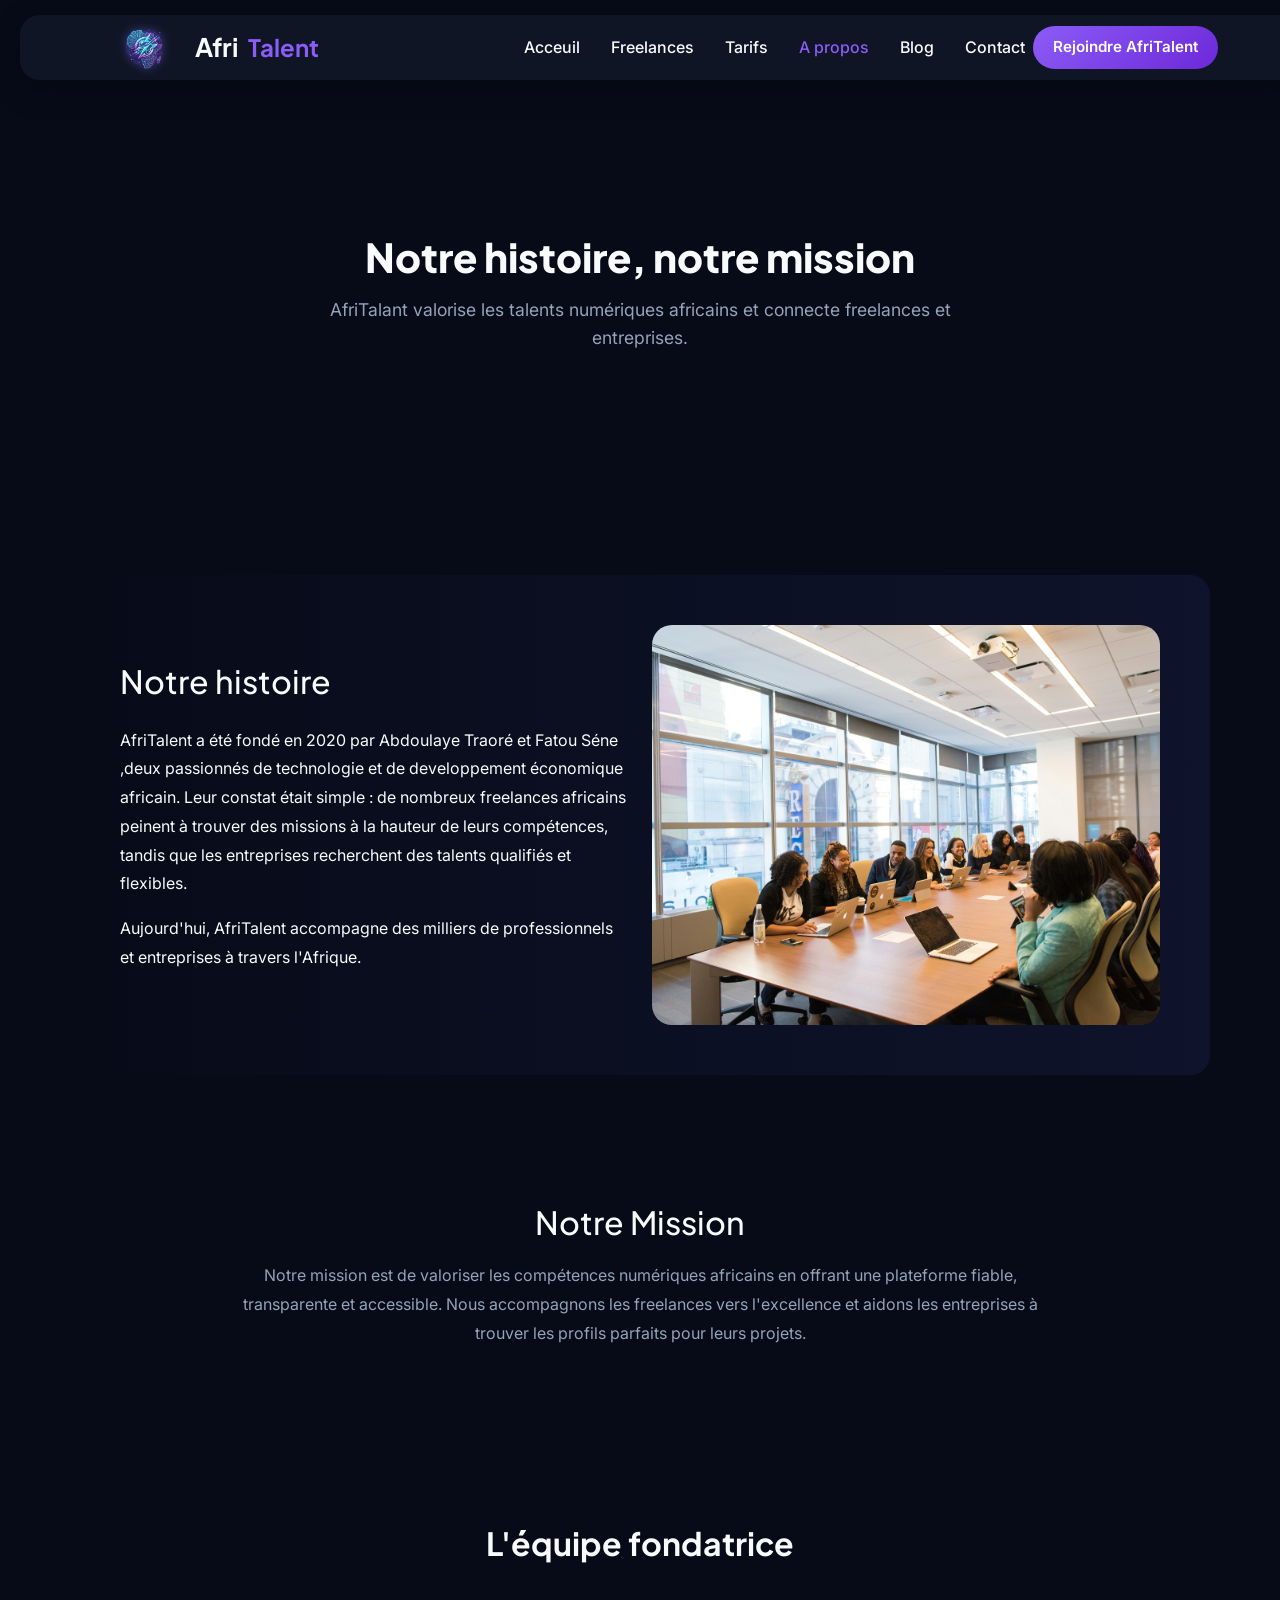
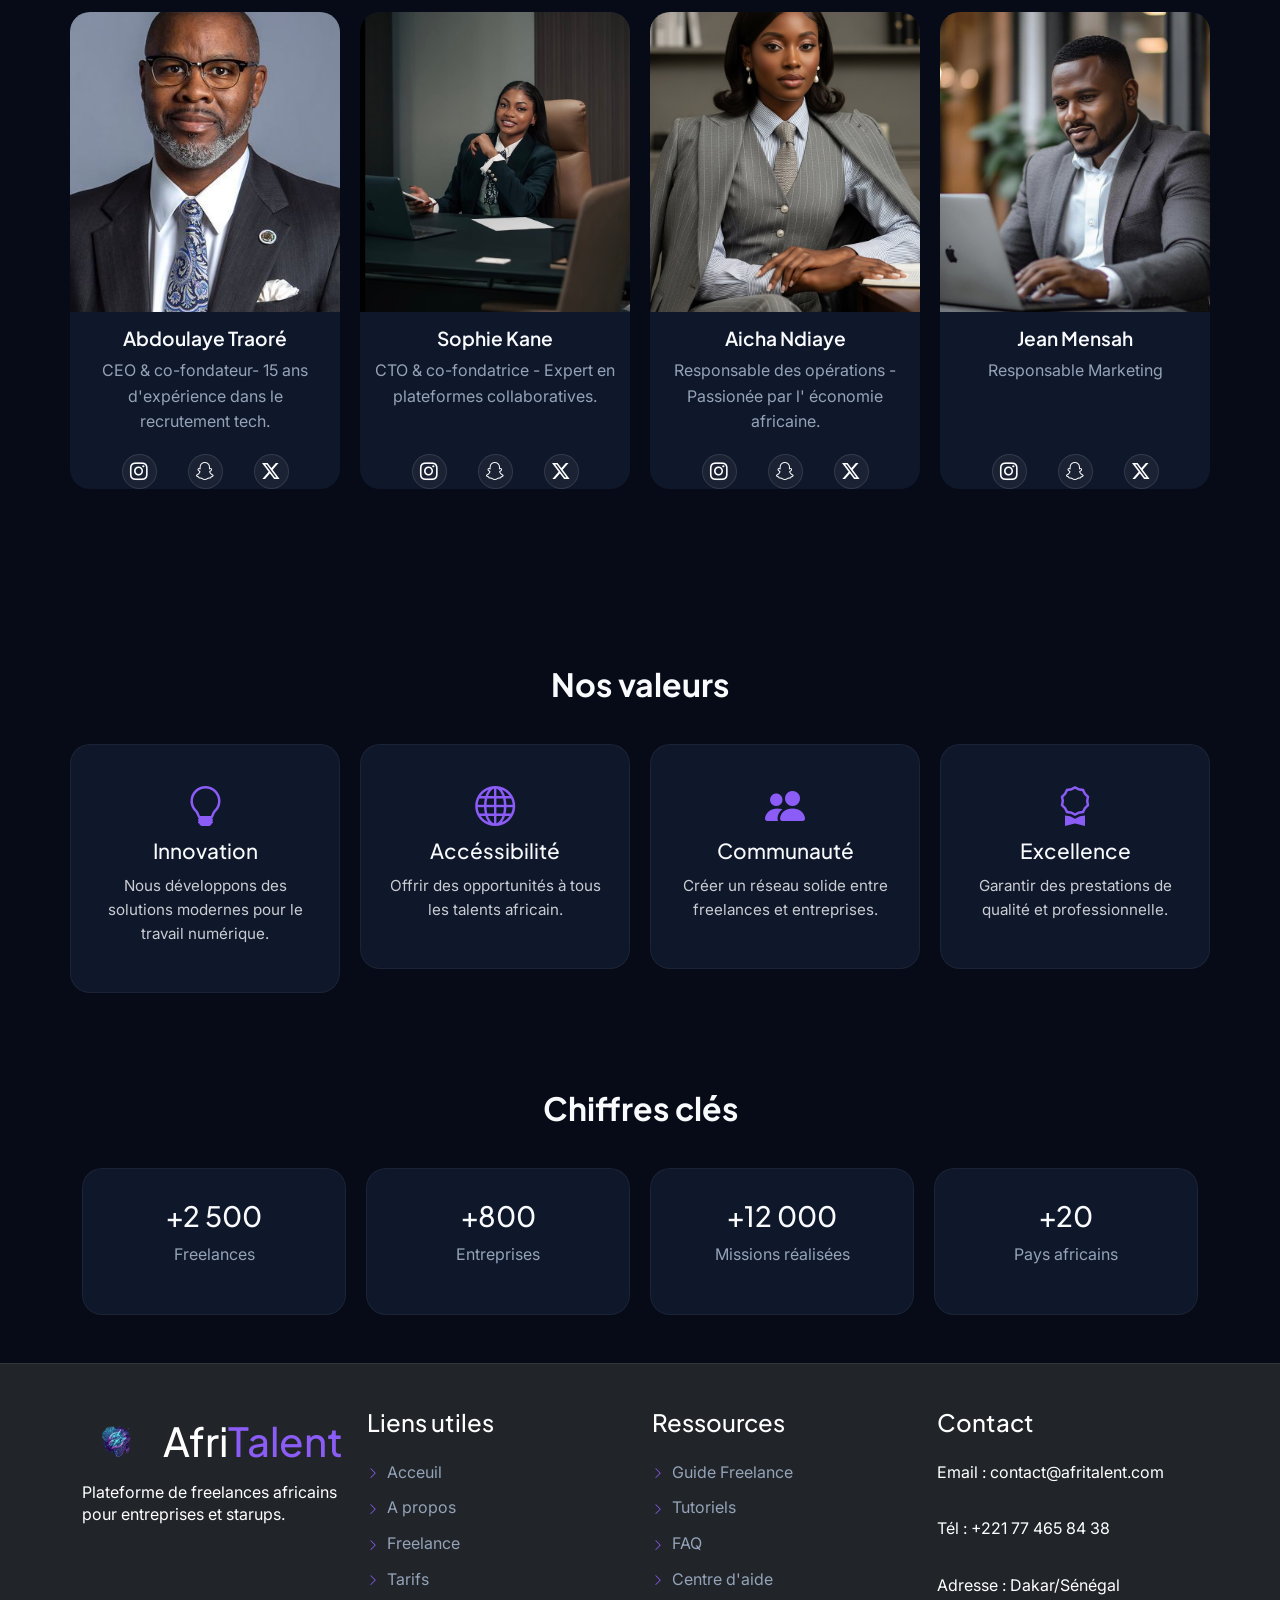
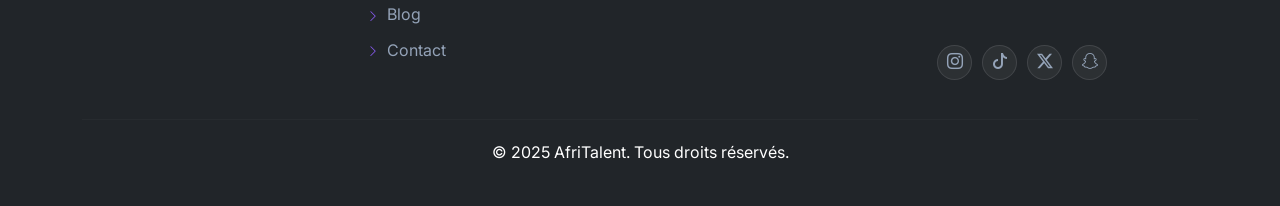
==== commit 00ceec75: "CSS : responsive design mobile et tablette, media queries" ====
--- a/about.html
+++ b/about.html
@@ -44,21 +44,27 @@
 <main>
   <section id="hero4">
     <div class="container py-5">
-    <h1>Notre histoire, notre mission</h1>
-    <p>AfriTalant valorise les talents numériques africains et connecte freelances et entreprises.</p>
+     <h1>Notre histoire, notre mission</h1>
+     <p>AfriTalant valorise les talents numériques africains et connecte freelances et entreprises.</p>
     </div>
   </section>
   <section id="histoire">
     <div class="container py-5">
-      <h2>Notre histoire</h2>
-      <p>AfriTalent a été fondé en 2020 par Abdoulaye Traoré et Fatou Séne ,deux passionnés de technologie et de developpement économique africain. Leur constat était simple : de 
-        nombreux freelances africains peinent à trouver des missions à la hauteur de leurs compétences, tandis que les entreprises recherchent des talents qualifiés et flexibles.
-      </p>
-      <p>Aujourd'hui, AfriTalent accompagne des milliers de professionnels et entreprises à travers l'Afrique.</p>
-      <img src="" alt="notre histoire">
-    </div>
-  </section>
-  <section id="misssion">
+      <div class="row align-items-center">
+       <div class="col-lg-6">
+         <h2>Notre histoire</h2>
+          <p>AfriTalent a été fondé en 2020 par Abdoulaye Traoré et Fatou Séne ,deux passionnés de technologie et de developpement économique africain. Leur constat était simple : de 
+          nombreux freelances africains peinent à trouver des missions à la hauteur de leurs compétences, tandis que les entreprises recherchent des talents qualifiés et flexibles.
+          </p>
+          <p>Aujourd'hui, AfriTalent accompagne des milliers de professionnels et entreprises à travers l'Afrique.</p>
+        </div>  
+        <div class="col-lg-6">
+          <img src="images/about histoire.jpg" alt="notre histoire">
+        </div> 
+      </div>   
+    </div>
+  </section>
+  <section id="mission">
      <div class="container py-5">
       <h2>Notre Mission</h2>
       <p>Notre mission est de valoriser les compétences numériques africains en offrant une plateforme fiable, transparente et accessible. Nous accompagnons les freelances vers l'excellence et aidons les entreprises à trouver les profils parfaits pour leurs projets.</p>
@@ -68,44 +74,45 @@
     <div class="container py-5">
       <h2>L'équipe fondatrice</h2>
       <div class="row">
-        <div class="col-md-4">
+        <div class=" col-lg-3 col-md-6">
           <img src="images/traoré about.jpg" alt="CEO recrutement tech" class="img-fluid">
           <h3>Abdoulaye Traoré</h3>
           <p>CEO & co-fondateur- 15 ans d'expérience dans le recrutement tech.</p>
-          <a href="#">
-            <i class="bi bi-instagram"></i>
-          </a>
-          <a href="#"><i class="bi bi-snapchat"></i></a>
-          <a href="#"><i class="bi bi-twitter-x"></i></a>
-        </div>
-        <div class="col-md-4">
+          <div class="social-icons">
+           <a href="#"><i class="bi bi-instagram"></i> </a>
+           <a href="#"><i class="bi bi-snapchat"></i></a>
+           <a href="#"><i class="bi bi-twitter-x"></i></a>
+          </div> 
+        </div>
+        <div class="col-lg-3 col-md-6">
           <img src="images/sophie about.jpg" alt="CTO" class="img-fluid">
           <h3>Sophie Kane</h3>
           <p>CTO & co-fondatrice - Expert en plateformes collaboratives.</p>
-          <a href="#">
-            <i class="bi bi-instagram"></i>
-          </a>
-          <a href="#"><i class="bi bi-snapchat"></i></a>
-          <a href="#"><i class="bi bi-twitter-x"></i></a>
-        </div>
-        <div class="col-md-4">
+          <div class="social-icons">
+           <a href="#"><i class="bi bi-instagram"></i> </a>
+           <a href="#"><i class="bi bi-snapchat"></i></a>
+           <a href="#"><i class="bi bi-twitter-x"></i></a>
+          </div>
+        </div>
+        <div class="col-lg-3 col-md-6">
           <img src="images/Aicha about.jpg" alt="responsable des opérations" class="img-fluid">
           <h3>Aicha Ndiaye</h3>
-          <p>Responsable des opérations - Passionée par l' économie africaine. </p><a href="#">
-            <i class="bi bi-instagram"></i>
-          </a>
-          <a href="#"><i class="bi bi-snapchat"></i></a>
-          <a href="#"><i class="bi bi-twitter-x"></i></a>
-        </div>
-        <div class="col-md-4">
+          <p>Responsable des opérations - Passionée par l' économie africaine. </p>
+          <div class="social-icons">
+           <a href="#"><i class="bi bi-instagram"></i></a>
+           <a href="#"><i class="bi bi-snapchat"></i></a>
+           <a href="#"><i class="bi bi-twitter-x"></i></a>
+          </div> 
+        </div>
+        <div class="col-lg-3 col-md-6">
           <img src="images/jean about.jpg" alt="responsable marketing" class="img-fluid">
           <h3>Jean Mensah </h3>
           <p>Responsable Marketing</p>
-          <a href="#">
-            <i class="bi bi-instagram"></i>
-          </a>
-          <a href="#"><i class="bi bi-snapchat"></i></a>
-          <a href="#"><i class="bi bi-twitter-x"></i></a>
+          <div class="social-icons">
+            <a href="#"><i class="bi bi-instagram"></i></a>
+            <a href="#"><i class="bi bi-snapchat"></i></a>
+            <a href="#"><i class="bi bi-twitter-x"></i></a>
+          </div>
         </div>
       </div>
     </div>
@@ -143,21 +150,21 @@
   <section id="chiffres">
       <div class="container py-5">
         <h2>Chiffres clés</h2>
-        <div class="row">
-          <div class="col-md-4">
-            <h3> +2 500</h3>
+        <div class="bento-grid">
+          <div class="bento-card">
+            <h3 class="counter"> +2 500</h3>
             <p>Freelances</p>
           </div>
-          <div class="col-md-4">
-            <h3> +800</h3>
+          <div class="bento-card">
+            <h3 class="counter"> +800</h3>
             <p>Entreprises</p>
           </div>
-          <div class="col-md-4">
-            <h3> +12 000</h3>
+          <div class="bento-card">
+            <h3 class="counter"> +12 000</h3>
             <p>Missions réalisées</p>
           </div>
-          <div class="col-md-4">
-            <h3>+20</h3>
+          <div class="bento-card">
+            <h3 class="counter">+20</h3>
             <p>Pays africains</p>
           </div>
         </div>
@@ -202,10 +209,10 @@
           <p>Tél : +221 77 465 84 38 </p>
           <p>Adresse : Dakar/Sénégal</p>
           <div class="social-icons">
-              <a href="instagram"><i class="bi bi-instagram"></i></a>
-              <a href="tiktok"><i class="bi bi-tiktok"></i></a>
-              <a href="twiter"><i class="bi bi-twitter-x"></i></a>
-              <a href="snapchat"><i class="bi bi-snapchat"></i></a>
+              <a href="https://instagram.com"><i class="bi bi-instagram"></i></a>
+              <a href="https://tiktok.com"><i class="bi bi-tiktok"></i></a>
+              <a href="https://twiter.com"><i class="bi bi-twitter-x"></i></a>
+              <a href="https://snapchat.com"><i class="bi bi-snapchat"></i></a>
           </div>
         </div> 
       </div>
@@ -214,7 +221,7 @@
   
 </footer>
 
-    <script
+ <script
     src="https://cdn.jsdelivr.net/npm/bootstrap@5.3.0/dist/js/bootstrap.bundle.min.js">
 </script>
 <script src="js/main.js"></script>
--- a/css/style.css
+++ b/css/style.css
@@ -331,7 +331,9 @@
     margin-bottom: 45px;
 }
 #services .row{
-    row-gap: 25px;
+    display: grid;
+    grid-template-columns: repeat(3,1fr);
+    gap: 30px;
     
 }
 .category-card{
@@ -339,10 +341,13 @@
     background: var(--dark-color);
     border: 1px solid rgba(255, 255, 255, .08);
     border-radius: var(--border-radius);
+    min-height: 320px;
+    display: flex;
+    flex-direction: column;
     padding: 30px;
-    transition: var(--transition);
-    transition: var(--transition);
-    height: 100%;
+    width: 100%;
+    transition: var(--transition);
+    transition: var(--transition);
 }
 .category-card i{
     font-size: 2.5rem;
@@ -356,7 +361,7 @@
 }
 .category-card span{
     display: inline-block;
-    margin-top: 15px;
+    margin-top: auto;
     color: var(--accent-color);
     font-weight: 600;
 }
@@ -459,4 +464,775 @@
     transform: translateY(-3px);
     box-shadow: 0 15px 40px rgba(139, 92, 246, 0.45);
 }
-
+/*tarif parties*/
+#hero5{
+    min-height: 45vh;
+    display: flex;
+    background: linear-gradient(circle at center,rgba(139,92,246,.15),transparent 60%);
+    align-items:center;
+    justify-content: center;
+    color:var(--text-color);
+
+}
+#hero5 h1{
+    font-size: 2.5rem;
+    font-weight: 800;
+}
+#hero5 p{
+    opacity: 0.8;
+}
+/*plans*/
+.plans{
+    background: rgba(15, 23, 42, .85);
+    border-bottom: 1px solid rgba(139,92,246,.2);
+    backdrop-filter: blur(10px);
+    padding: 60px 0;
+}
+.plans-grid{
+    display: flex;
+    justify-content: center;
+    align-items: stretch;/*aligne le bas des cartes a la meme hauteur*/
+    gap: 30px;
+    flex-wrap: wrap; /*s'adapte sur mobile*/
+
+}
+/*carte plan*/
+.plan{
+    background:var(--background-color);
+    width: 320px;
+    padding: 40px 30px;
+    border-radius: 15px;
+    text-align: center;
+    box-shadow: 0 10px 30px rgba(0, 0, 0, 0.3);
+    transition: var(--transition);
+    transition: var(--transition);
+    border: 1px solid rgba(225,255,255,0.05);
+}
+.plan .btn{
+    width: 100%;
+    border: none;
+    border-radius: 14px;
+    padding: 14px;
+    color: white;
+    background: linear-gradient(135deg,var(--primary-color),var(--secondary-color));
+    font-weight: 600;
+    margin-top: auto;/*pousse le bouton vers le bas de la carte*/
+}
+.plan:hover{
+    transform: translateY(-8px);
+}
+.recommander{
+    border: 2px solid var(--primary-color) !important;
+    transform: scale(1.05);
+    box-shadow: 0 15px 40px rgba(139, 92, 246, 0.2);
+}
+.recommander:hover{
+    transform: scale(1.05) translateY(-8px);
+}
+.recommander::before{
+    content: "Populaire";
+    position: absolute;
+    top: -15px;
+    left: 50%;
+    transform: translateX(-50%);
+    background: #0d6efd;
+    color: white;
+    padding: 4px 16px;
+    font-size: 0.8rem;
+    font-weight: bold;
+    border-radius: 20px;
+}
+.price{
+    font-size: 1.6rem;
+    font-weight: bold;
+    margin: 20px 0;
+    color: white;
+}
+.features{
+    list-style: none;
+    padding: 0;
+    margin: 20px 0  30px 0;
+    text-align: left;
+}
+.features li {
+    margin:  12px 0;
+    font-size: 0.95rem;
+}
+.features i{
+    margin-right: 10px;
+    color: green;
+}
+.bi-x{
+    color: red !important;
+}
+.plan .btn{
+    margin-top: 15px;
+    padding: 10px 20px;
+    border-radius: 8px;
+}
+.faq{
+    padding: 80px 20px;
+    max-width: 800px;
+    margin: 0 auto;
+}
+.faq h2{
+    text-align: center;
+    font-weight: 800;
+    margin-bottom: 10px;
+    color: white;
+}
+.faq h2 span{
+    color: var(--primary-color);
+}
+.faq-header p{
+    text-align: center;
+    color: var(--gray-color);
+    margin-bottom: 40px;
+}
+.accordion-item{
+    background:#111827;
+    border: 1px solid rgba(139,92, 246, .15);
+    margin-bottom: 10px;
+    border-radius: 8px !important;
+    overflow: hidden;
+}
+.accordion-button{
+    font-weight: 600;
+    background: #1f2937 !important;
+    box-shadow: none !important;
+    color: white !important;
+}
+.accordion-button::after{
+    filter: invert(1);/*rebd le chevron blan */
+}
+.accordion-button:not(.collapsed){
+    background: #111827 !important;
+    color: #a78bfa !important;
+}
+.accordion-body{
+    background: #111827;
+    color: white;
+    line-height: 1.6;
+}
+/*about.html*/
+#hero4{
+    min-height: 45vh;
+    display: flex;
+    align-items: center;
+    justify-content: center;
+    text-align: center;
+    background: linear-gradient(circle at center, rgba(139,92,246,0.25),transparent 60%);
+    color: var(--text-color);
+}
+#hero4 h1{
+    font-size: 2.5rem;
+    font-weight: 800;
+    margin-bottom:15px ;
+}
+#hero4 p{
+    max-width: 700px;
+    margin: auto;
+    color: var(--gray-color);
+    font-size: 1.1rem;
+}
+#histoire{
+    padding: 80px 0;
+}
+#histoire .container{
+    background: linear-gradient(90deg,rgba(7,11,24,0.95),rgba(15,20,45,0.95));
+    border-radius: var(--border-radius);
+    padding: 50px !important;
+}
+#histoire .row{
+    align-items: center;
+}
+#histoire h2{
+    margin-bottom: 25px;
+    font-size: 2rem;
+    font-weight: 25px;
+
+}
+#histoire p{
+    color: var(--text-color);
+    line-height: 1.8;
+    font-size: 1rem;
+}
+#histoire img{
+    width: 100%;
+    height:400px ;
+    object-fit: cover;
+    border-radius: var(--border-radius);
+    display: block;
+}
+#mission .container{
+    text-align: center;
+}
+#mission h2{
+    margin-bottom: 20px;
+    font-size: 2rem;
+}
+#mission p{
+    max-width: 850px;
+    margin: auto;
+    color: var(--gray-color);
+    line-height: 1.8;
+}
+#equipe{
+    padding: 80px 0;
+}
+#equipe h2{
+    text-align: center;
+    margin-bottom: 50px;
+    font-size: 2rem;
+    font-weight: 700; 
+}
+#equipe .row{
+   gap: 20px;
+   justify-content: center;
+    
+}
+#equipe .col-lg-3{
+    text-align: center;
+    background: var(--dark-color);
+    padding: 0px;
+    border-radius: var(--border-radius);
+    transition: var(--transition);
+    max-width: 270px;
+    overflow: hidden;
+
+}
+#equipe .col-lg-3:hover{
+    transform: translateY(-8px);
+    box-shadow: 0 15px 35px rgba(139, 92, 246, .3);
+}
+#equipe img{
+    width: 100%;
+    height: 300px;
+    object-fit: cover;
+    display: block;
+}
+#equipe h3{
+    font-size: 1.2rem;
+    font-weight: 600;
+    margin-top: 15px;
+}
+#equipe p{
+    min-height: 80px;
+    color: var(--gray-color);
+    padding: 0 15px;
+
+}
+#equipe .social-icons{
+    display: flex;
+    justify-content: center;
+    gap: 15px;
+    margin-top: 15px;
+}
+#equipe a{
+    color: white;
+    font-size: 1.1rem;
+    margin: 0 8px;
+
+}
+#equipe a:hover{
+    color: var(--primary-color);
+}
+#valeurs .row  {
+    display: flex;
+    flex-wrap: wrap;/*évite qu'elles se collent*/
+    gap: 20px;
+    justify-content: center;
+    
+}
+#valeurs h2{
+    text-align: center;
+    margin-bottom: 40px;
+    font-size: 2rem;
+    font-weight: 700;
+}
+#valeurs .col-md-4{
+    text-align: center;
+    padding: 30px 20px;
+    height: 100%;/*permet à toutes les cartes d'avoir la méme hauteur sur une ligne*/
+    border: 1px solid rgba(255, 255, 255, 0.05);
+    border-radius: var(--border-radius);
+    background: var(--dark-color);
+    transition: var(--transition);
+    flex: 1 1 220px;
+
+}
+#valeurs .col-md-4:hover{
+    transform: translateY(-5px);
+    border-color: var(--primary-color);
+}
+#valeurs i{
+    font-size: 2.5rem;
+    color: var(--primary-color);
+    margin-bottom: 15px;
+}
+#valeurs h3{
+    font-size: 1.3rem;
+    margin-bottom: 10px;
+}
+#valeurs p{
+    font-size: 0.95rem;
+    opacity: 0.8;
+}
+#chiffres h2{
+     text-align: center;
+    margin-bottom: 40px;
+    font-size: 2rem;
+    font-weight: 700;
+}
+#chiffres .bento-grid{
+    display: flex;
+    flex-wrap: wrap;
+    justify-content: center;
+    gap: 20px;
+}
+#chiffres .bento-card{
+    background: var(--dark-color);
+    padding:  30px 20px;
+    text-align: center;
+    border: 1px solid rgba(255, 255, 255, 0.05);
+    height: 100%;
+    flex: 1 1 220px;
+    border-radius: var(--border-radius);
+    transform: var(--transition);
+}
+#chiffres .bento-card:hover{
+    transform: translateY(-5px);
+    border-color: var(--primary-color);
+}
+/*freelance.html*/
+#hero1{
+    text-align: center;
+    min-height: 45vh;
+    display: flex;
+    align-items: center;
+    justify-content: center;
+    padding: 40px 20px;
+    color: var(--text-color);
+    background: linear-gradient(circle at center, rgba(139,92,246,0.15),transparent 60%);
+
+}
+#hero1 h1{
+    font-size: 2.5rem;
+    font-weight: 800;
+}
+#hero1 p{
+    opacity: 0.8;
+}
+/*freelance cards*/
+#freelances-List h2{
+    text-align: center;
+    margin-bottom: 40px;
+}
+.filtres{
+    display: flex;
+    justify-content: center;
+    gap: 15px;
+    flex-wrap: wrap;
+    margin-bottom: 40px;
+}
+.filtres button{
+    padding: 10px 20px;
+    border: 1px solid var(--primary-color) ;
+    border-radius: transparent;
+    background: transparent;
+    color: white;
+    cursor: pointer;
+    transition: var(--transition);
+}
+.filtres button:hover{
+    transform: translateY(-3px);
+    background: var(--primary-color);
+}
+#freelances-List .col-12,
+ #freelances-List .col-md-6, 
+ #freelances-List .col-lg-4{
+    margin-bottom: 30px;
+    display: flex;
+    flex-direction: column;
+    background: var(--dark-color);
+    padding: 15px;
+    border-radius: var(--border-radius);
+    transition: var(--transition);
+
+
+}
+#freelances-List img{
+    display: block;
+    width: 100%;
+    height: 220px;
+    object-fit: cover;
+    border-radius:var(--border-radius) ;
+    margin-bottom: 15px;
+    transition: var(--transition);
+}
+#freelances-List img:hover{
+    transform: scale(1.03);
+}
+#freelances-List .col-12,
+#freelances-List .col-md-6,
+#freelances-List .col-lg-4{
+    display: flex;
+    flex-direction: column;
+    background: var(--dark-color);
+    padding: 15px;
+    margin-bottom: 30px;
+    background-clip: padding-box;/*force le fond noir à rster à l'intérieur sans déborder sur l'espace*/
+    border: 15px solid transparent;
+    border-radius: var(--border-radius);
+    transition: var(--transition);
+}
+#freelances-List .col-12:hover,
+#freelances-List .col-md-6:hover,
+#freelances-List .col-lg-4:hover{
+    transform: translateY(-5px);
+
+}
+#freelances-List .btn{
+    margin-top: auto;/*posse les boutons ebn bas de la carte si les textes n'ont pas la méme taille*/
+}
+.bi-star-fill{
+    color: gold;
+}
+.btn-primary{
+    background: var(--primary-color);
+    border: none;
+    border-radius: var(--border-radius);
+}
+.btn-primary:hover{
+    background: var(--secondary-color);
+}
+@media (max-width: 375px) /*mobile*/{
+    body{
+        padding-top: 80px;
+    }
+    .navbar {
+        flex-direction: column;
+        height: auto;
+        padding: 10px;
+        gap: 10px;
+    }
+    .navbar-nav{
+        text-align: center;
+    }
+    #hero h1{
+        font-size: 1.6rem;
+    }
+    #hero p{
+        font-size: 1rem;
+    }
+    .join-btn{
+      width: 100%;
+      text-align: center;
+    }
+    #hero1 h1 {
+        font-size: 1.6rem;
+    }
+    #services .row{
+        grid-template-columns: 1fr;
+    }
+    #freelances-List img{
+        height: 180px;
+    }
+    .plans-grid{
+        flex-direction: column;
+        align-items: center;
+    }
+    .plan{
+        width: 90%;
+    }
+    #cta{
+        padding: 50px 15px;
+    }
+  
+}
+@media (max-width: 768px) /*tablette*/{
+    .navbar{
+        flex-wrap: wrap;
+    }
+     #hero h1{
+        font-size: 2rem;
+    }
+    #services .row{
+        grid-template-columns: repeat(2,1fr);
+    }
+    .plans-grid{
+        flex-wrap: wrap;
+        justify-content: center;
+    }
+    .plan{
+        width: 45%;
+    }
+    #formulaire .row{
+        flex-direction: column;
+    }
+    .bento-grid{
+        grid-template-columns: repeat(2,1fr);
+    }
+    .wide-card{
+        grid-column: span 2 ;
+    }
+    
+}
+@media (min-width: 1200px) {
+
+    #hero1 h1{
+        font-size: 3.2rem;
+    }
+    #freelances-List img{
+        width: 100%;
+        height: 220px;
+        object-fit: cover;
+        border-radius: 10px;
+    }
+    #services .row{
+        grid-template-columns: repeat(3,1fr);
+    }
+}
+/*la partie contact.html*/
+#hero2{
+    padding:  0 20px ;
+    text-align: center;
+    background: radial-gradient(cirlcle at center,rgba(139,92,246,0.15),transparent 60%), var(--background-color);
+    min-height: 45vh;
+    flex-direction: column;
+    display: flex;
+    align-items:center;
+    justify-content: center;
+    text-align: center;
+    color:var(--text-color);
+}
+#hero2 h1{
+    font-size: 2.5rem;
+    font-weight: 800;
+    margin-bottom: 15px;
+}
+#hero2 p{
+    opacity: 0.8;
+    color: var(--gray-color);
+    font-size: 1.15rem;
+    max-width: 600px;
+    margin: 0 auto;
+}
+#formulaire{
+    padding: 60px 0 100px;
+    position: relative;
+    z-index: 10;
+    background-color:#0b1122;
+    background: linear-gradient(to bottom,#0d1527 0%,#070b18 100%);
+}
+#formulaire .row{
+    align-items: stretch;
+}
+.contact-card, .info-card{
+    height: 100%;
+    background: var(--background-color);
+    border: 1px solid rgba(255, 255, 255, 0.05);
+    border-radius: var(--border-radius);
+    padding: 40px;
+    box-shadow: 0 20px 40px rgba(0, 0, 0, 0.4);
+    transition: border-color var(--transition);
+    
+
+}
+.contact-card:hover{
+    border-color: var(--primary-color);
+    box-shadow: 0 0 30px rgba(139, 92, 246, 0.15);
+}
+.contact-card:hover, .info-card:hover{
+    border-color: rgba(139, 92, 246, 0.2);
+}
+.contact-card h2, .info-card h2{
+    color: var(--text-color);
+    font-family: var(--title-font);
+    font-weight: 700;
+    margin-bottom: 30px;
+    font-size: 1.8rem;
+    line-height: 1.2;
+
+}
+.form-label{
+    color:var(--text-color);
+    font-weight: 500;
+    font-size: 0.95rem;
+    margin-bottom: 8px;
+}
+.form-control,.form-select{
+    background: var(--background-color);
+    border: 1px solid rgba(255, 255, 255, 0.1);
+    color: var(--text-color) !important;
+    border-radius: 12px;
+    padding: 12px;
+    font-size: 0.95rem;
+    transition: all var(--transition);
+}
+.form-control:focus,.form-select:focus{
+    border-color: var(--primary-color);
+    box-shadow: 0 0 0 4px rgba(139, 92, 246, 0.15);
+    background: var(--background-color);
+    color: var(--text-color);
+}
+.form-control::placeholder{
+    color: rgba(148, 168, 184, 0.5);
+}
+.contact-btn{
+    background: linear-gradient(135deg,var(--primary-color),var(--secondary-color));
+    color: white;
+    border: none ;
+    padding: 14px 35px;
+    border-radius: 50px;
+    font-weight: 600;
+    font-size: 1rem;
+    width: 100%;
+    transition: var(--transition);
+}
+.contact-btn:hover{
+    transform: translateY(-3px);
+    box-shadow: 0 10px 25px rgba(139, 92, 246, 0.4);
+    color: white;
+}
+.info-card{
+    min-width: 0;
+}
+.contact-info p{
+    word-break: break-word;
+    margin: 0;
+    color: var(--gray-color);
+    font-size: 1.05rem;
+    display: flex;
+    align-items: center;
+}
+.contact-info{
+    margin-bottom: 30px;
+    display: flex;
+    flex-direction: column;
+    gap: 20px;
+}
+.contact-info i{
+    color: var(--accent-color);
+    margin-right: 15px;
+    font-size: 1.3rem;
+    display: flex;
+    align-items: center;
+    justify-content: center;
+    width: 32px;
+    height: 32px;
+    background: rgba(34, 211, 238, 0.1);
+    border-radius: 8px;
+}
+.info-card iframe{
+    width: 100%;
+    height: 300px;
+    border-radius: 15px;
+    border: 1px solid rgba(225,255,255,0.05);
+}
+
+/*pied de page*/
+footer{
+    background: var(--dark-color) ;
+    border-top: 1px solid rgba(255, 255, 255, 0.08);
+    color: var(--gray-color);
+}
+.footer-brand{
+    display: flex;
+    flex-direction: column ;
+    align-items: center;
+    gap: 8px;
+}
+.footer-top{
+    display: flex;
+    align-items: center;
+    gap: 15px;
+}
+.footer-logo-img{
+    width: 65px;
+    height: 65px;
+    object-fit: contain;
+    display: block;
+}
+.footer-brand p{
+    margin: 0;
+    line-height: 1.4;
+}
+.footer-logo{
+    font-size: 2.5rem;
+    margin: 0;
+}
+footer .row{
+    display: flex;
+    align-items: flex-start;/*aligne le haut de toutes les colonnes sur la meme ligne*/
+    row-gap: 2rem;
+    padding-top: 20px;
+}
+footer .col-md-3{
+    display: flex;
+    flex-direction: column;
+    justify-content: flex-start;
+    gap: 15px;/*écart entre le titre et son contenu*/
+}
+footer ul .footer-links{
+    margin: 0;
+    padding: 0;
+    display: flex;
+    flex-direction: column;
+    gap: 12px ;
+}
+ footer .col-md-3 p{
+    margin-top: 0;
+}
+.footer-logo span{
+    color: var(--primary-color);
+}
+.footer-links{
+    list-style: none;
+    padding: 0;
+}
+.footer-links li{
+    margin-bottom: 10px;
+}
+.footer-links li a{
+    color:var(--gray-color);
+    text-decoration: none;
+    transition: var(--transition);
+}
+.footer-links a:hover{
+    color: var(--primary-color);
+}
+.footer-links li a i{
+    font-size: 0.75rem;
+    color: var(--primary-color);
+    margin-right: 8px;
+}
+.social-icons{
+    display: flex;
+    gap: 10px;
+    margin-top: 15px;
+}
+.social-icons a{
+    width: 35px;
+    height: 35px;
+    border-radius: 50%;
+    background: rgba(255,255, 255, 0.05);
+    border: 1px solid rgba(255, 255, 255, 0.1);
+    display: flex;
+    align-items: center;
+    justify-content: center;
+    color: var(--gray-color);
+    text-decoration: none;
+    transition: all 0.3s ease;
+}
+.social-icons a:hover{
+    background: var(--primary-color);
+    color: white;
+    border-color: var(--primary-color);
+}
+footer hr{
+    border-color: rgba(255, 255, 255, 0.1);
+    margin: 30px 0 20px;
+}
+
+
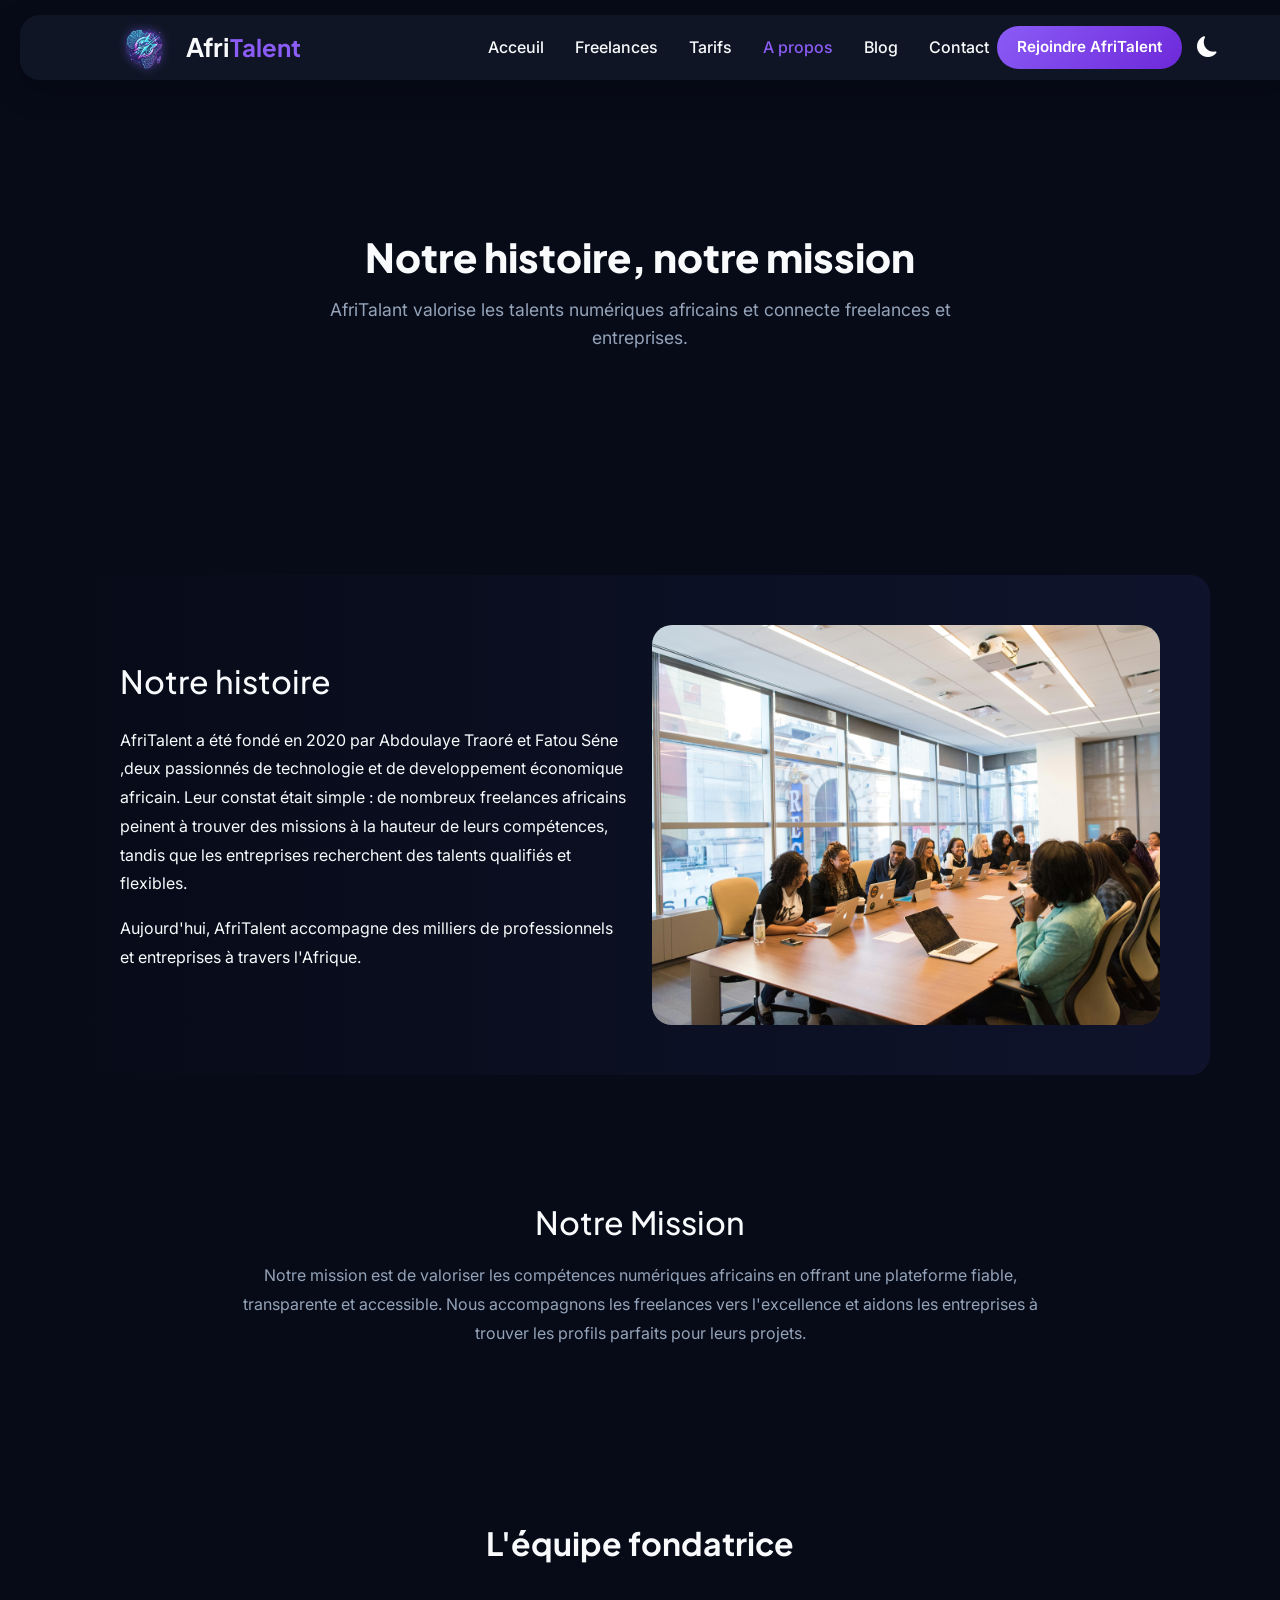
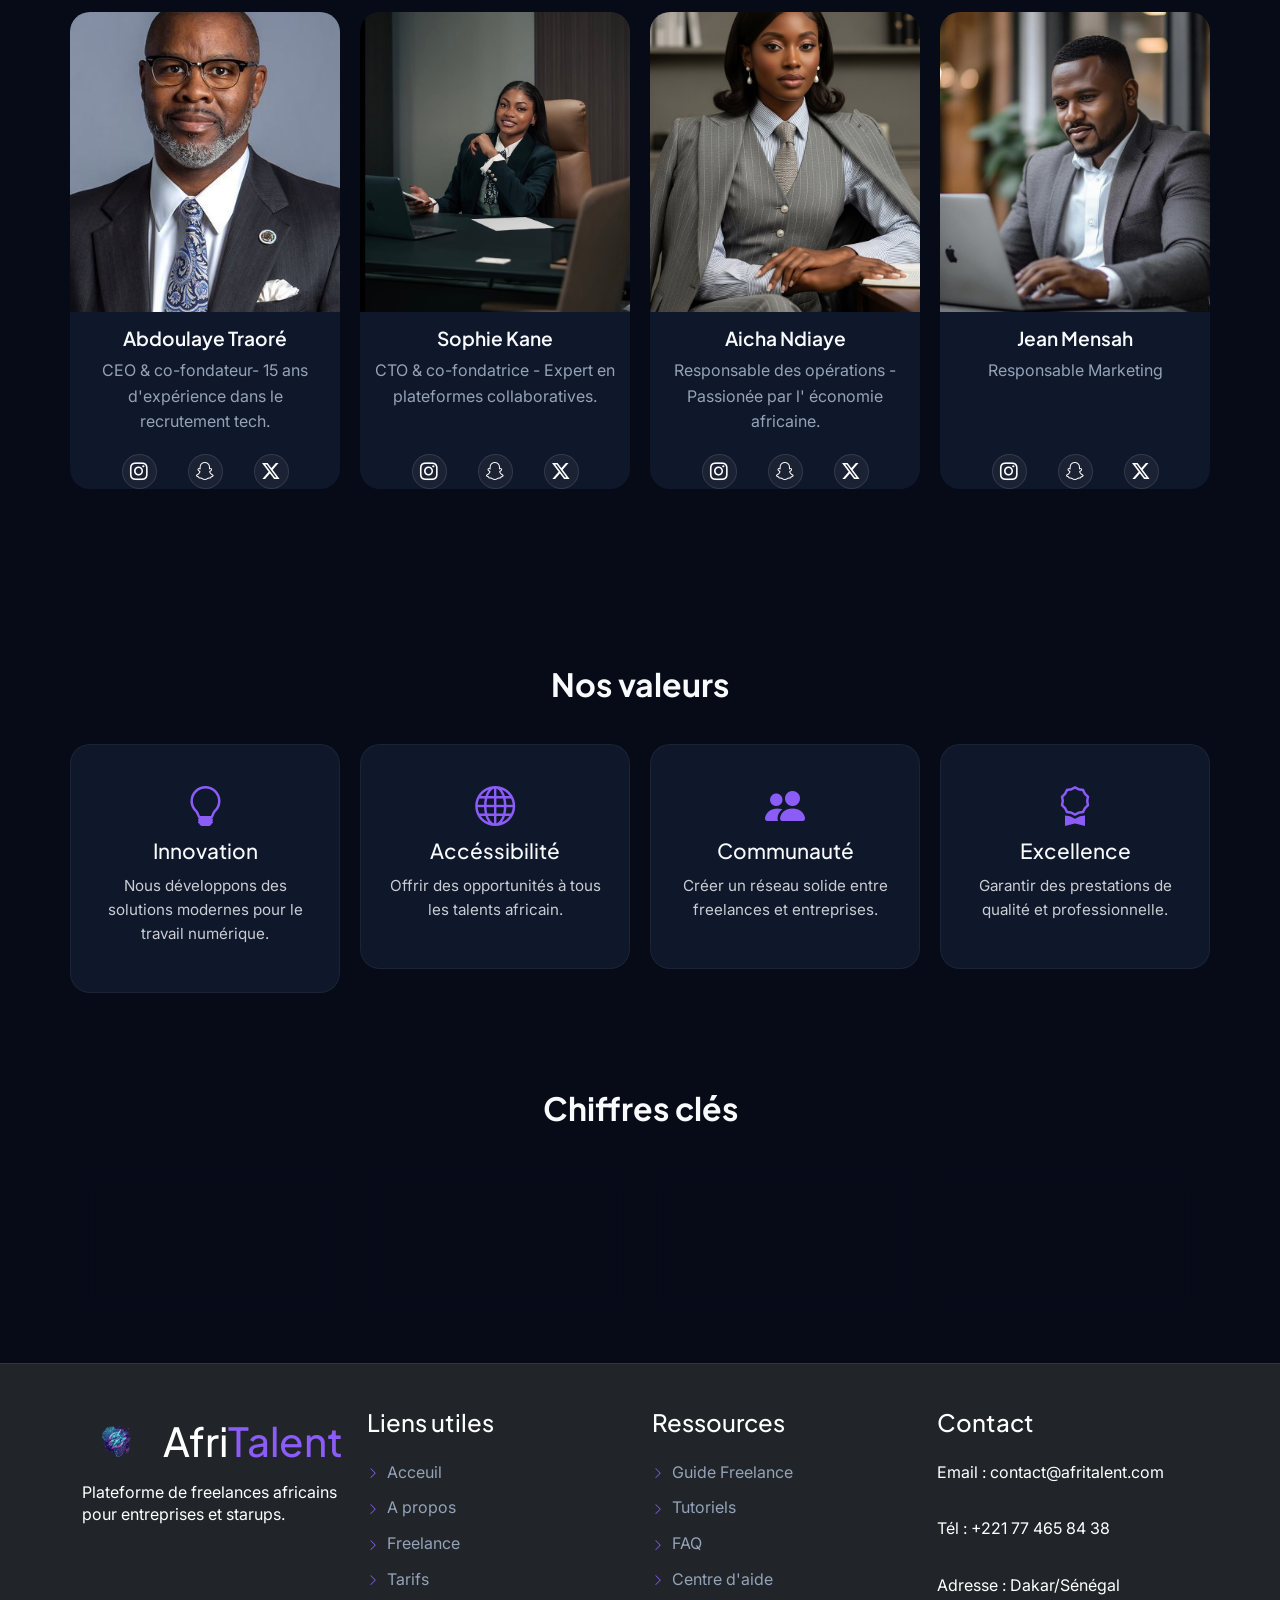
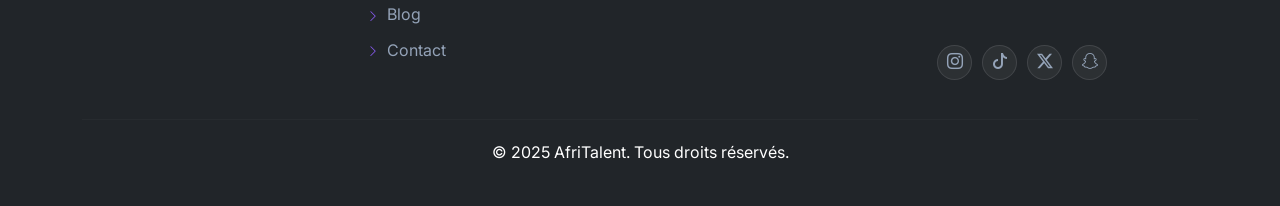
==== commit 179367b5: "JS : dark mode avec localStorage, navbar dynamique au sroll" ====
--- a/about.html
+++ b/about.html
@@ -38,6 +38,7 @@
         </li>
       </ul>
       <a href="contact.html" class="join-btn">Rejoindre AfriTalent</a>
+           <button id="theme-toggle" class="theme-btn"><i class="bi bi-moon-fill"></i></button>
     </div>
   </div>
 </nav>
@@ -224,7 +225,7 @@
  <script
     src="https://cdn.jsdelivr.net/npm/bootstrap@5.3.0/dist/js/bootstrap.bundle.min.js">
 </script>
-<script src="js/main.js"></script>
-    
+<button id="backtotop"><i class="bi bi-arrow-up"></i></button> 
+<script src="js/main.js"></script>    
 </body>
 </html>
--- a/css/style.css
+++ b/css/style.css
@@ -64,7 +64,7 @@
     color:var(--text-color) !important ;
     display: flex;
     align-items: center;
-    gap: 10px;
+    gap: 1px;
   
 }
 .navbar-brand img{
@@ -535,7 +535,7 @@
     top: -15px;
     left: 50%;
     transform: translateX(-50%);
-    background: #0d6efd;
+    background: var(--secondary-color);
     color: white;
     padding: 4px 16px;
     font-size: 0.8rem;
@@ -1130,6 +1130,221 @@
     border-radius: 15px;
     border: 1px solid rgba(225,255,255,0.05);
 }
+/*les boutons du navbar*/
+.theme-btn{
+    background: transparent;
+    border: none;
+    color: white;
+    font-size: 1.3rem;
+    margin-left: 15px;
+    cursor: pointer;
+    transition: var(--transition);
+}
+body.light-mode {
+    background-color: #ffffff ;
+    color: #0f172a;
+}
+body.light-mode .navbar{
+    background-color: #ffffff !important;
+    box-shadow: 0 2px 10px rgba(0, 0, 0, 0.08);
+}
+body.light-mode .navbar .nav-link{
+    color: #0f172a !important;
+}
+body.light-mode .navbar .nav-link:hover{
+    color: var(--primary-color) !important;
+}
+body.light-mode .logo, body.light-mode .navbar-brand{
+    color: #0f172a !important;
+}
+body.light-mode .navbar-brand img{
+    background:transparent;
+}
+body.light-mode .theme-btn{
+    color: #0f172a;
+}
+body.light-mode h1, 
+body.light-mode h2,
+body.light-mode h3,
+body.light-mode h4,
+body.light-mode p,
+body.light-mode li{
+    color: #0f172a;
+}
+
+body.light-mode .bento-card, 
+body.light-mode .category-card,
+body.light-mode .temoin-card,
+body.light-mode .freelance-card,
+body.light-mode .price-card,
+body.light-mode .contact-card,
+body.light-mode .info-card,
+body.light-mode .plan,
+body.light-mode .card{
+    background-color: #ffffff;
+    color: #1e293b;
+    box-shadow: 0 4px 12px rgba(0, 0, 0, 0.05);
+    border: 1px solid #e2e8f0;
+}
+/*force aussi les textes a l'intérieur*/
+body.light-mode .contact-card *,
+body.light-mode .info-card *,
+body.light-mode .plan *{
+    color: #0f172a!important;
+}
+body.light-mode #freelances-List .row > div{
+    background: #fff !important ;
+    color: #111 !important;
+    border: 1px solid #e2e8f0;
+}
+body.light-mode #freelances-List h3,
+body.light-mode #freelances-List p,
+body.light-mode #freelances-List span{
+    color: #0f172a !important;
+}
+body.light-mode #histoire{
+    background: #ffffff !important;
+}
+body.light-mode #histoire .container,
+body.light-mode #histoire .row,
+body.light-mode #histoire .col-lg-6{
+    background: #ffffff !important;  
+}
+body.light-mode #histoire p{
+    color: #0f172a !important;
+}
+body.light-mode #mission p{
+    color: #0f172a !important;
+}
+body.light-mode #equipe .col-lg-3{
+    background: #ffffff;
+    border: 1px solid #e2e8f0;
+    border-radius: 12px;
+    padding: 15px;
+    box-shadow: 0 4px 12px rgba(0, 0, 0, 0.05);
+}
+body.light-mode #equipe .social-icons a,
+body.light-mode #equipe .social-icons i{
+    color: #6d28d9 !important;
+}
+body.light-mode #valeurs .col-md-4{
+    background: #ffffff;
+    border: 1px solid #e2e8f0;
+    border-radius: 12px;
+    padding: 20px;
+    box-shadow: 0 4px 12px rgba(0, 0, 0, 0.05);
+}
+body.light-mode #chiffres .bento-card{
+    background: #ffffff;
+    border: 1px solid #e2e8f0;
+    border-radius: 12px;
+    box-shadow: 0 4px 12px rgba(0, 0, 0, 0.05);
+}
+body.light-mode main,
+body.light-mode section{
+    background-color: #ffffff!important;
+}
+body.light-mode .form-control,
+body.light-mode input,
+body.light-mode textarea,
+body.light-mode select{
+    background-color:#ffffff !important ;
+    color: #0f172a !important;
+    border: 1px solid #e2e8f0 !important;
+}
+body.light-mode #formulaire{
+    background: #ffffff !important;
+}
+
+.filtres button{
+    color: black;
+    background: white;
+}
+body.light-mode .plan{
+    background: #ffffff;
+    color: #0f172a !important;
+    border: 1px solid #e2e8f0 ;
+}
+body.light-mode .plan h2,
+body.light-mode .plan p,
+body.light-mode .plan li{
+    color: #0f172a !important;
+}
+body.light-mode .accordion-item{
+    background: #ffffff !important;
+    border: 1px solid #1e293b;
+}
+body.light-mode .accordion-button{
+    background: #ffffff !important;
+    color: #0f172a !important;
+}
+
+body.light-mode .accordion-button:not(.collapsed){
+    background: #f8fafc !important;
+    color: var(--primary-color) !important;
+}
+body.light-mode #hero::before{
+    background: rgba(255, 255, 255, 0.15);
+}
+body.light-mode #cta{
+    background: #ffffff;
+}
+body.light-mode .cta-card{
+    background: #f8fafc;
+    color: #0f172a;
+    border: 1px solid #e2e8f0;
+}
+body.light-mode footer{
+    background-color:#f1f5f9 !important ;
+    color: #0f172a !important;
+}
+body.light-mode footer a {
+    color: #0f172a;
+}
+body.light-mode footer a:hover{
+    color: #6d28d9;
+}
+/*animations*/
+.navbar{
+    transition: padding 0.3s ease,
+    background-color 0.3s ease, 
+    box-shadow 0.3s ease ;
+}
+.light-mode .navbar.navbar-scrolled{
+    background-color: rgba(255, 255, 255, 0.95);
+    box-shadow: 0 4px 20px rgba(0, 0, 0, 0.08) !important;
+}
+.navbar-scrolled{
+    background-color: rgba(7,11,24,0.95) !important;
+    box-shadow: 0 4px 20px rgba(0, 0, 0, 0.3);
+    padding: 10px 0 !important;
+}
+#backtotop{
+    position: fixed;
+    right: 20px;
+    bottom: 20px;
+    width: 50px;
+    height: 50px;
+    border: none;
+    border-radius: 50%;
+    background-color: var(--primary-color);
+    color: white;
+    display: flex;
+    align-items: center;
+    justify-content: center;
+    font-size: 1.2rem;
+    opacity: 0;
+    visibility: hidden;
+    transition: var(--transition);
+    z-index: 1000;
+    box-shadow: 0 4px 10px rgba(0, 0, 0, 0.3);
+    cursor: pointer;
+}
+#backtotop.show{
+    opacity: 1;
+    visibility: visible;
+}
+
 
 /*pied de page*/
 footer{
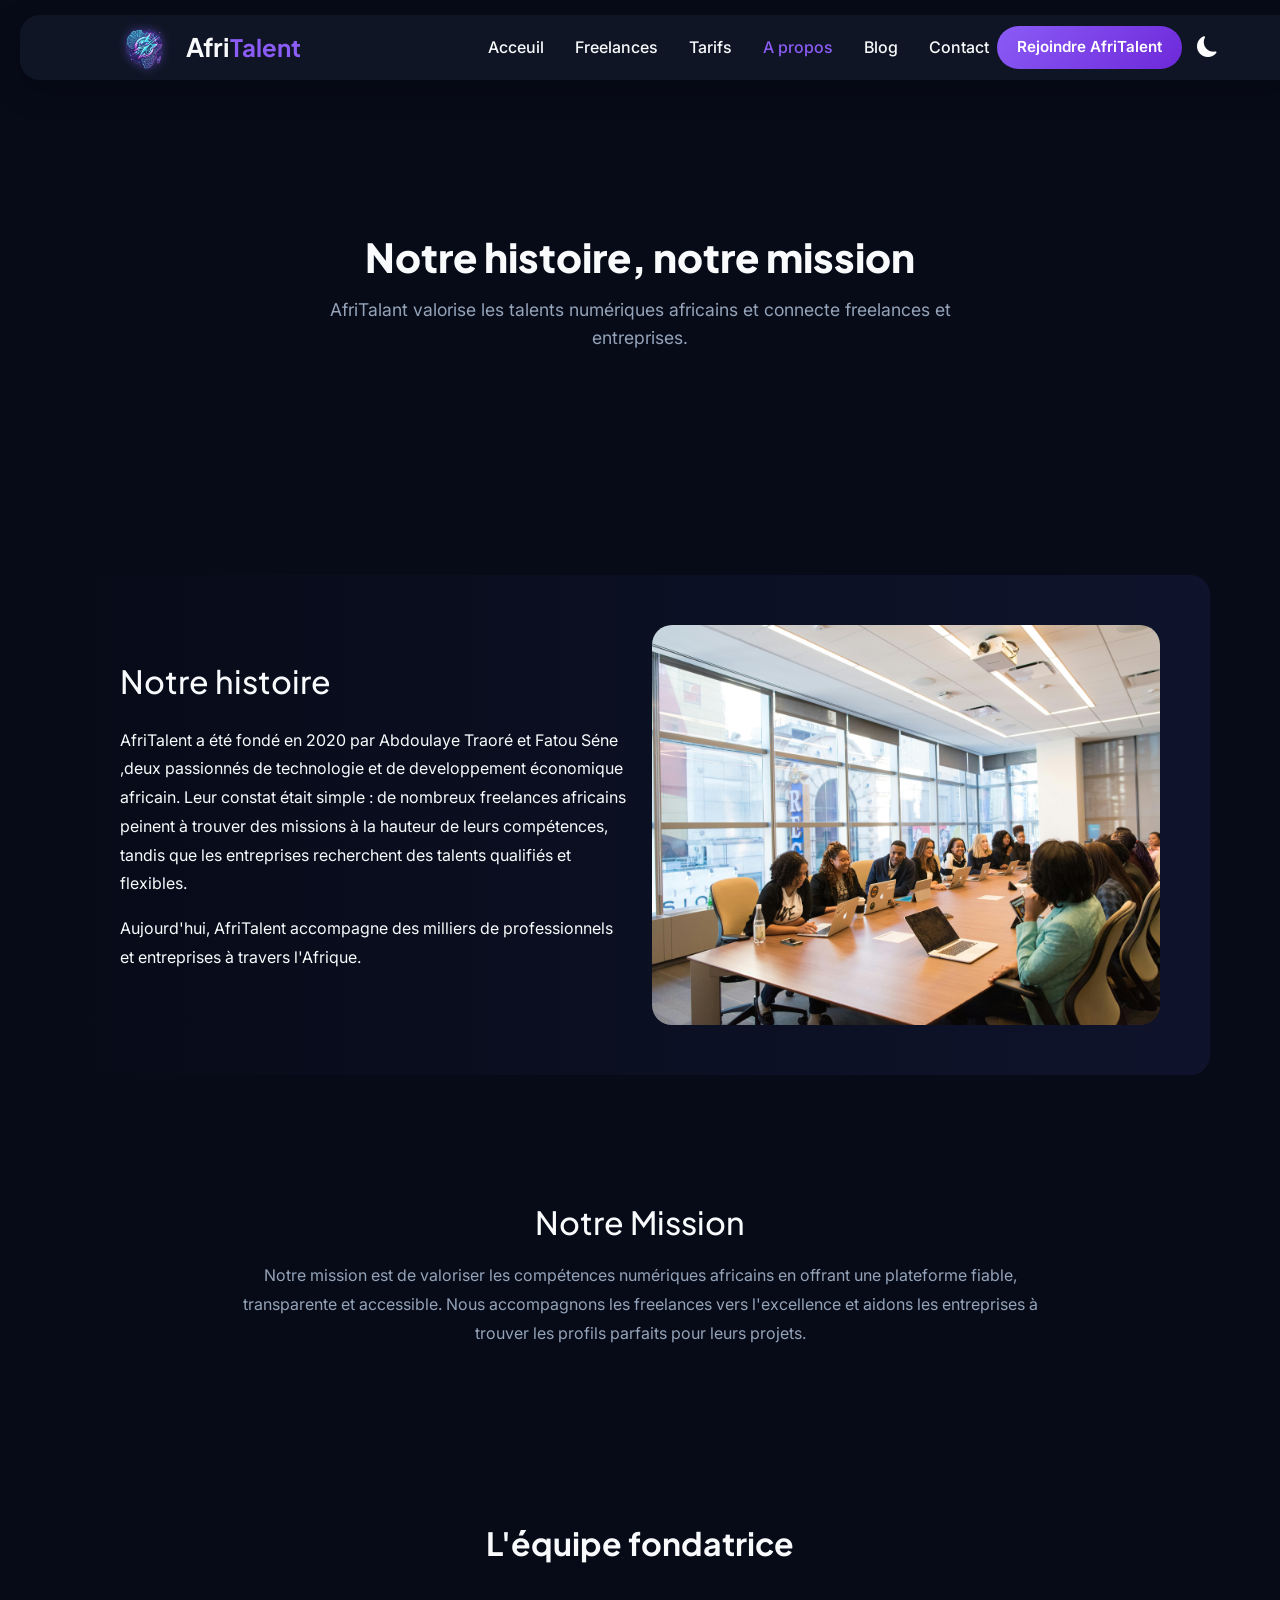
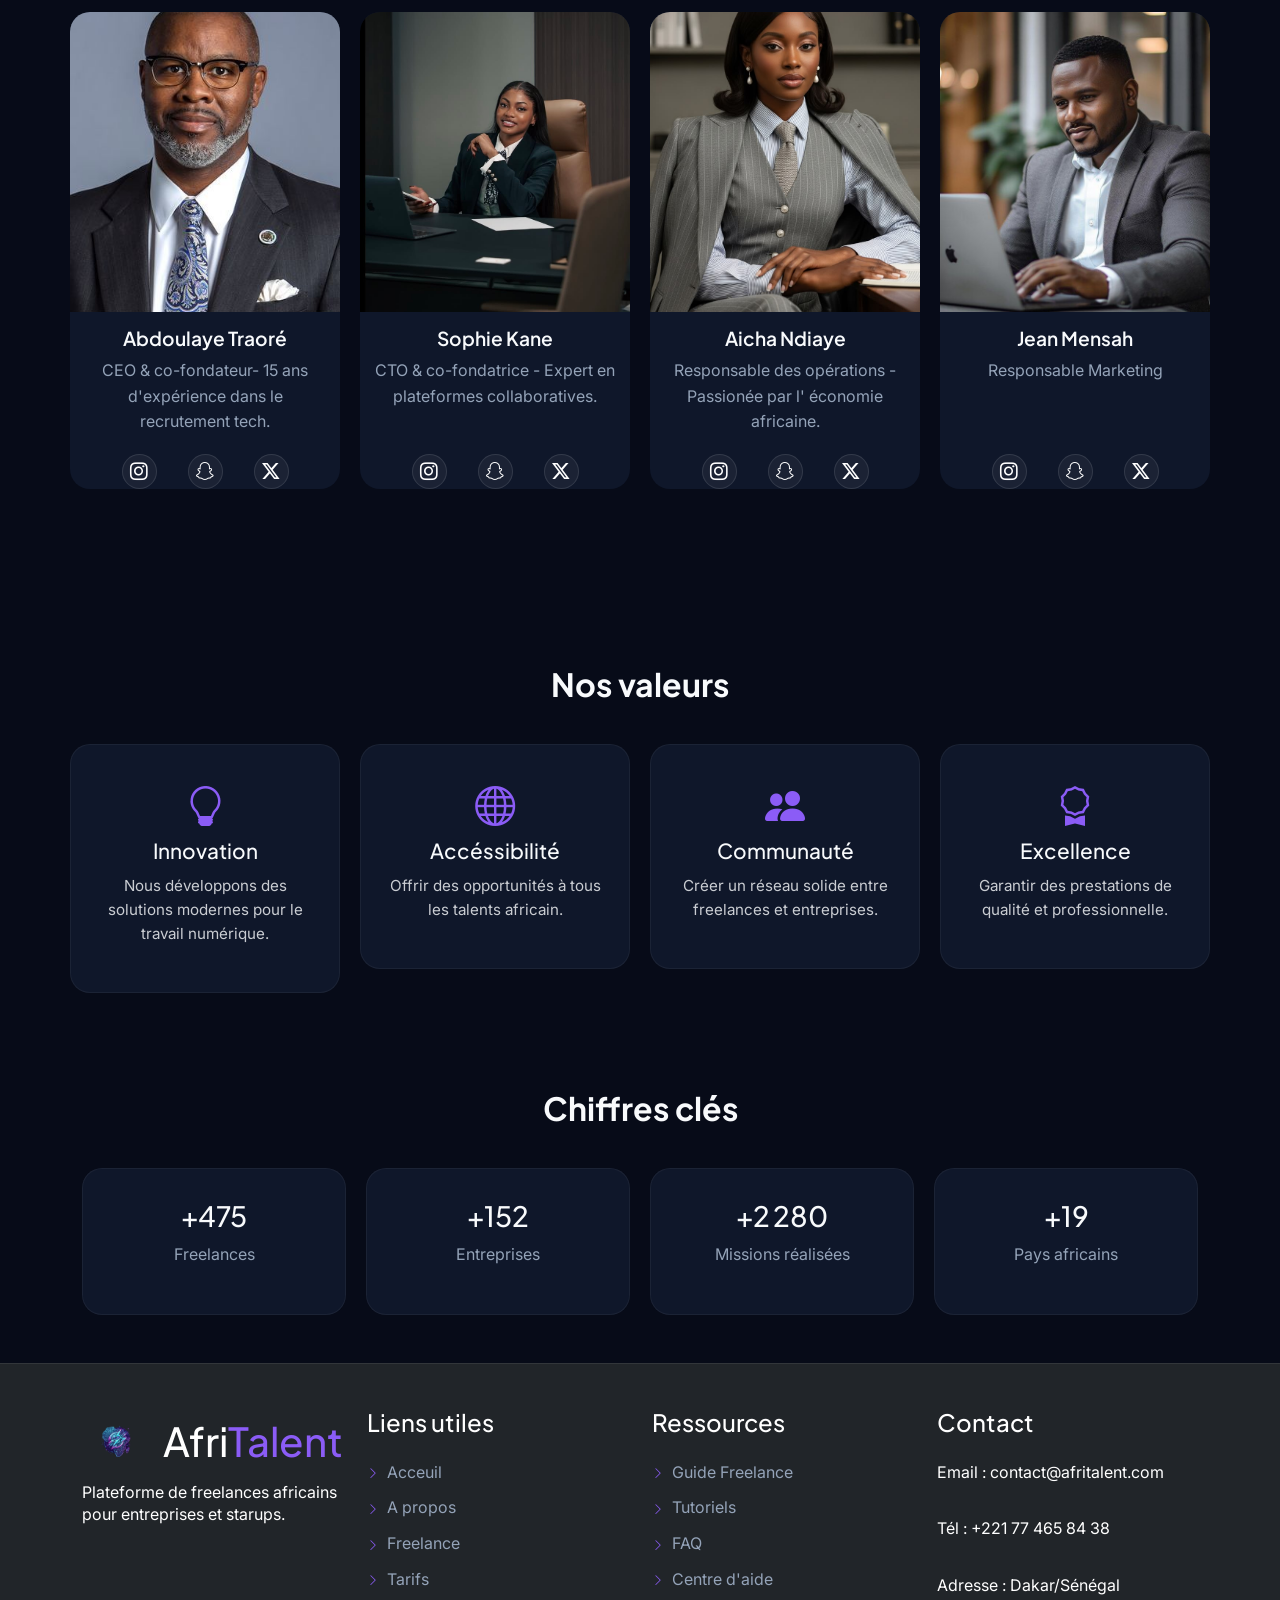
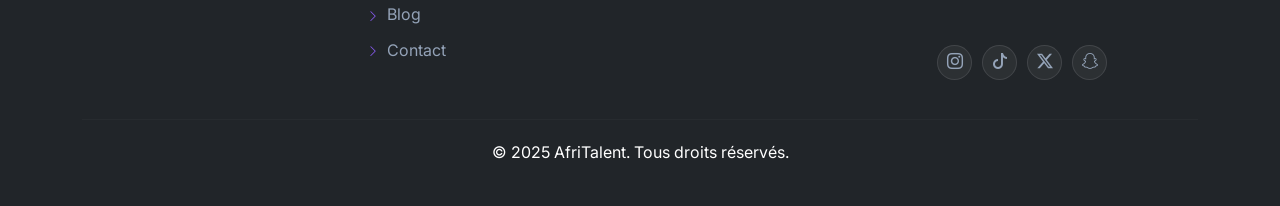
==== commit df654545: "JS : compteurs animés au scrool et animations fade-in des sections" ====
--- a/about.html
+++ b/about.html
@@ -43,13 +43,13 @@
   </div>
 </nav>
 <main>
-  <section id="hero4">
+  <section id="hero4" class="fade-section">
     <div class="container py-5">
      <h1>Notre histoire, notre mission</h1>
      <p>AfriTalant valorise les talents numériques africains et connecte freelances et entreprises.</p>
     </div>
   </section>
-  <section id="histoire">
+  <section id="histoire"  class="fade-section">
     <div class="container py-5">
       <div class="row align-items-center">
        <div class="col-lg-6">
@@ -65,13 +65,13 @@
       </div>   
     </div>
   </section>
-  <section id="mission">
+  <section id="mission"  class="fade-section">
      <div class="container py-5">
       <h2>Notre Mission</h2>
       <p>Notre mission est de valoriser les compétences numériques africains en offrant une plateforme fiable, transparente et accessible. Nous accompagnons les freelances vers l'excellence et aidons les entreprises à trouver les profils parfaits pour leurs projets.</p>
      </div>
   </section>
-  <section id="equipe">
+  <section id="equipe"  class="fade-section">
     <div class="container py-5">
       <h2>L'équipe fondatrice</h2>
       <div class="row">
@@ -118,7 +118,7 @@
       </div>
     </div>
   </section>
-  <section id="valeurs">
+  <section id="valeurs"  class="fade-section">
     <div class="container py-5"> 
       <h2>Nos valeurs</h2>
       <div class="row">
@@ -148,24 +148,24 @@
       
     </div>
   </section>
-  <section id="chiffres">
+  <section id="chiffres"  class="fade-section">
       <div class="container py-5">
         <h2>Chiffres clés</h2>
         <div class="bento-grid">
           <div class="bento-card">
-            <h3 class="counter"> +2 500</h3>
+            <h3 class="counter" data-target="2500"> 0</h3>
             <p>Freelances</p>
           </div>
           <div class="bento-card">
-            <h3 class="counter"> +800</h3>
+            <h3 class="counter" data-target="800"> 0</h3>
             <p>Entreprises</p>
           </div>
           <div class="bento-card">
-            <h3 class="counter"> +12 000</h3>
+            <h3 class="counter"  data-target="12000"> 0</h3>
             <p>Missions réalisées</p>
           </div>
           <div class="bento-card">
-            <h3 class="counter">+20</h3>
+            <h3 class="counter"  data-target="20"> 0</h3>
             <p>Pays africains</p>
           </div>
         </div>
--- a/css/style.css
+++ b/css/style.css
@@ -1344,6 +1344,16 @@
     opacity: 1;
     visibility: visible;
 }
+/*fade-section*/
+.fade-section{
+    opacity: 0;
+    transform: translateY(40px);
+    transition: all 0.8s ease;
+}
+.fade-section.show{
+    opacity: 1;
+    transform: translateY(0);
+} 
 
 
 /*pied de page*/
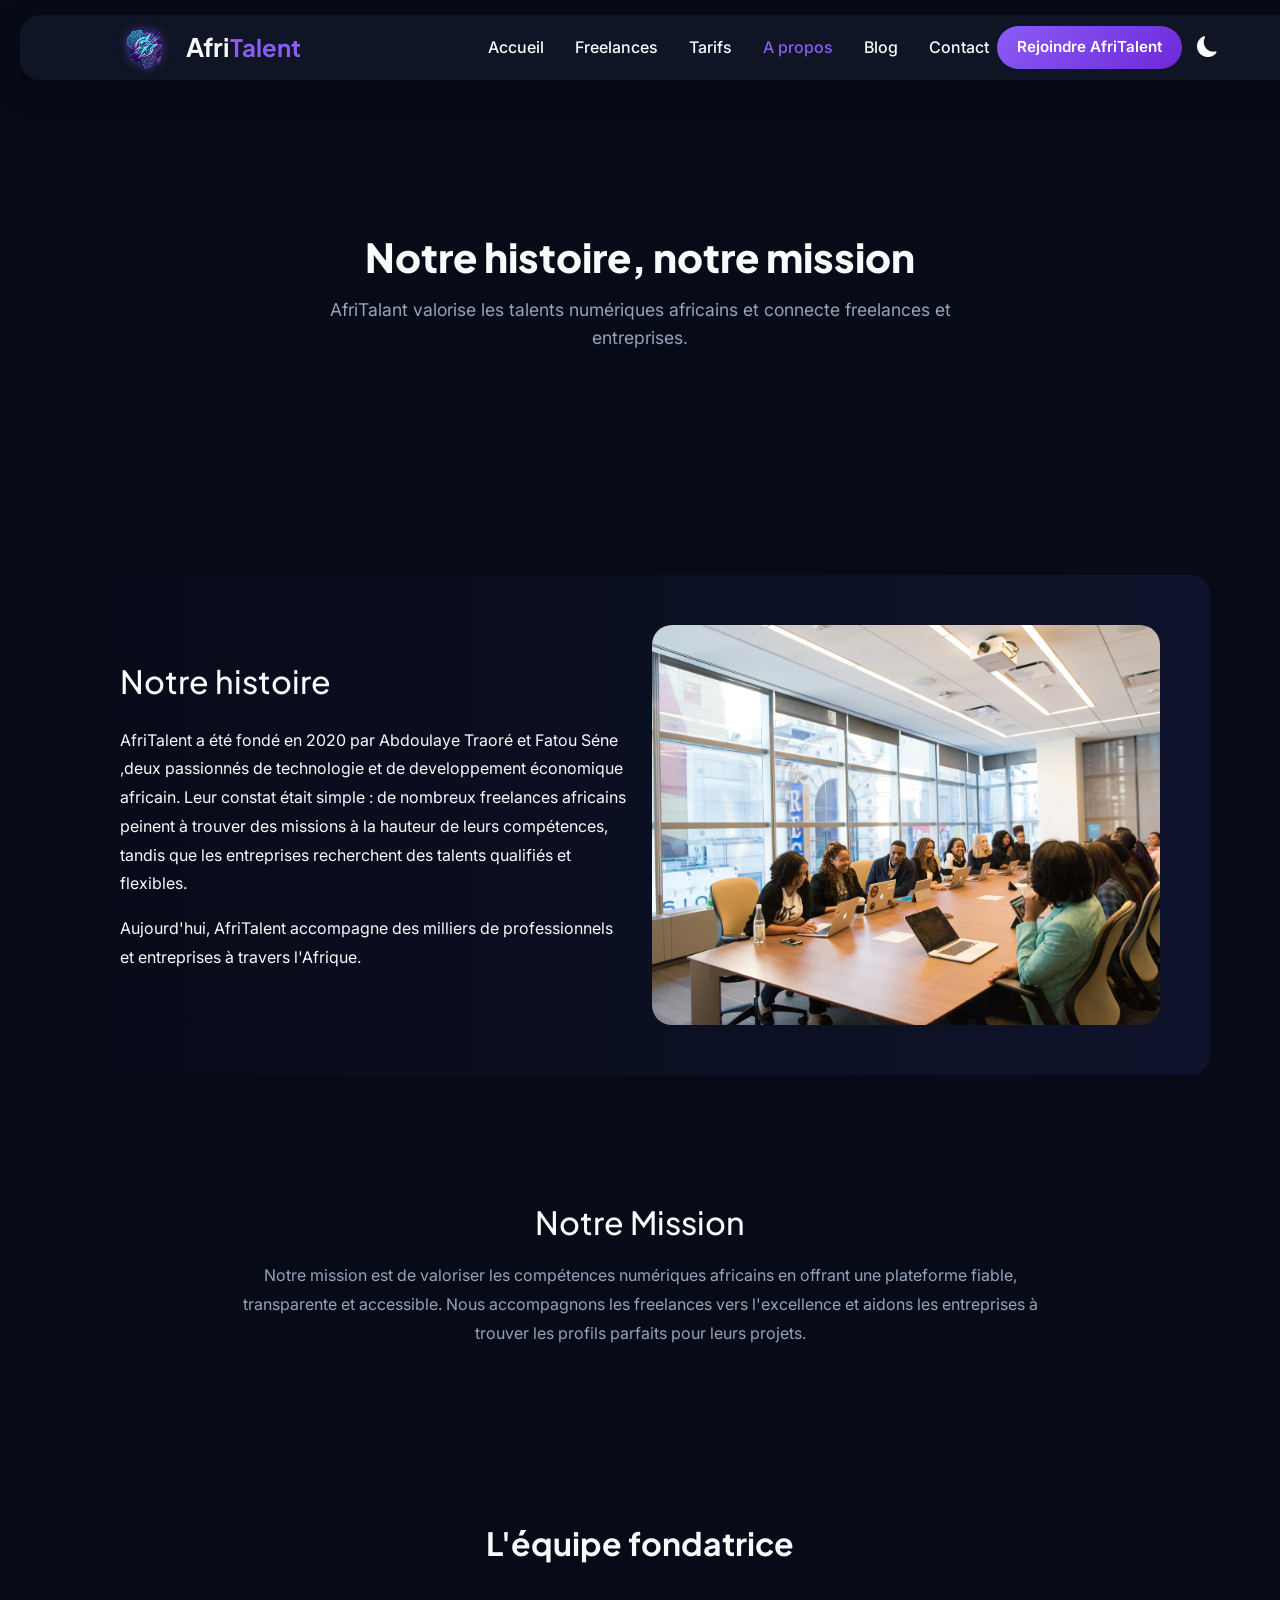
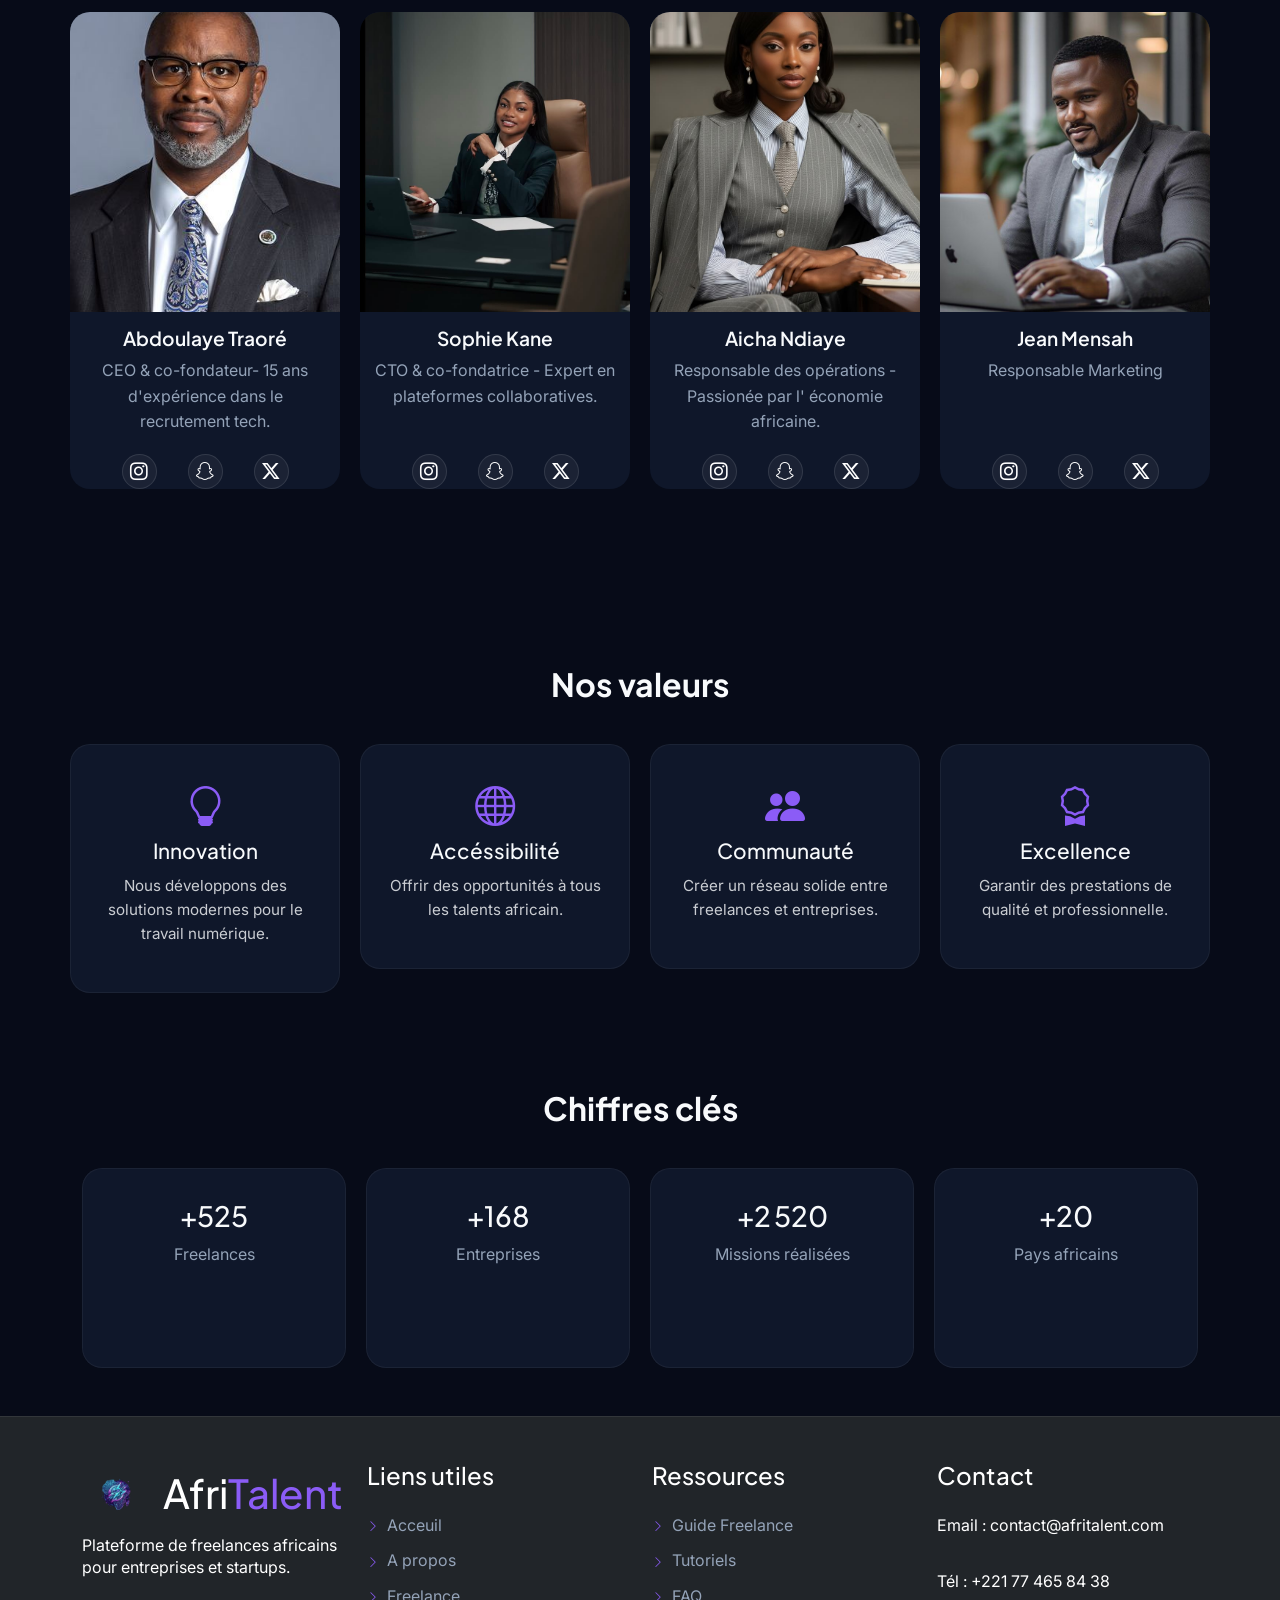
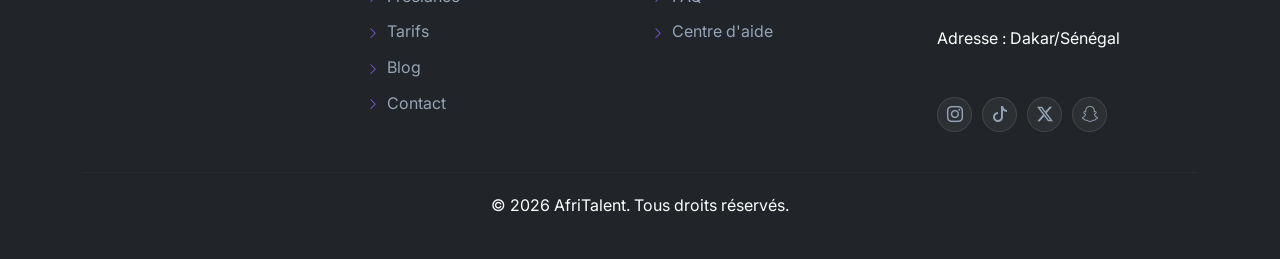
==== commit 7fc1b959: "Finalisation  : corrections responsive, optimisation du code et commentaires" ====
--- a/about.html
+++ b/about.html
@@ -1,154 +1,165 @@
 <!DOCTYPE html>
 <html lang="en">
+
 <head>
-    <meta charset="UTF-8">
-    <meta name="viewport" content="width=device-width, initial-scale=1.0">
-    <title>AfriTalant - About</title>
-  
-    <link rel="stylesheet" href="https://cdn.jsdelivr.net/npm/bootstrap@5.3.0/dist/css/bootstrap.min.css">
-    <link rel="stylesheet" href="https://cdn.jsdelivr.net/npm/bootstrap-icons@1.13.1/font/bootstrap-icons.min.css">
-    <link rel="stylesheet" href="css/style.css">
+  <meta charset="UTF-8">
+  <meta name="viewport" content="width=device-width, initial-scale=1.0">
+  <title>AfriTalant - About</title>
+
+  <link rel="stylesheet" href="https://cdn.jsdelivr.net/npm/bootstrap@5.3.0/dist/css/bootstrap.min.css">
+  <link rel="stylesheet" href="https://cdn.jsdelivr.net/npm/bootstrap-icons@1.13.1/font/bootstrap-icons.min.css">
+  <link rel="stylesheet" href="css/style.css">
 </head>
+
 <body>
-     <nav class="navbar navbar-expand-lg navbar-dark bg-dark ">
-  <div class="container">
-    <a class="navbar-brand" href="index.html"><img src="images/logo.png" alt="AfriTalent" class="logo">Afri<span class="accent">Talent</span></a>
-    <button class="navbar-toggler" type="button" data-bs-toggle="collapse" data-bs-target="#navbarTogglerDemo02" aria-controls="navbarTogglerDemo02" aria-expanded="false" aria-label="Toggle navigation">
-      <span class="navbar-toggler-icon"></span>
-    </button>
-    <div class="collapse navbar-collapse" id="navbarTogglerDemo02">
-      <ul class="navbar-nav ms-auto ">
-        <li class="nav-item">
-          <a class="nav-link " href="index.html">Acceuil</a>
-        </li>
-        <li class="nav-item">
-          <a class="nav-link" href="freelances.html">Freelances</a>
-        </li>
-        <li class="nav-item">
-          <a class="nav-link " href="tarifs.html">Tarifs</a>
-        </li>
-        <li class="nav-item">
-            <a class="nav-link active"  href="about.html">A propos</a>
-        </li>
-        <li class="nav-item">
+  <nav class="navbar navbar-expand-lg navbar-dark bg-dark ">
+    <div class="container">
+      <a class="navbar-brand" href="index.html"><img src="images/logo.png" alt="AfriTalent" class="logo">Afri<span
+          class="accent">Talent</span></a>
+      <button class="navbar-toggler" type="button" data-bs-toggle="collapse" data-bs-target="#navbarTogglerDemo02"
+        aria-controls="navbarTogglerDemo02" aria-expanded="false" aria-label="Toggle navigation">
+        <span class="navbar-toggler-icon"></span>
+      </button>
+      <div class="collapse navbar-collapse" id="navbarTogglerDemo02">
+        <ul class="navbar-nav ms-auto ">
+          <li class="nav-item">
+            <a class="nav-link " href="index.html">Accueil</a>
+          </li>
+          <li class="nav-item">
+            <a class="nav-link" href="freelances.html">Freelances</a>
+          </li>
+          <li class="nav-item">
+            <a class="nav-link " href="tarifs.html">Tarifs</a>
+          </li>
+          <li class="nav-item">
+            <a class="nav-link active" href="about.html">A propos</a>
+          </li>
+          <li class="nav-item">
             <a class="nav-link" href="blog.html">Blog</a>
-        </li>
-        <li class="nav-item">
+          </li>
+          <li class="nav-item">
             <a class="nav-link" href="contact.html">Contact</a>
-        </li>
-      </ul>
-      <a href="contact.html" class="join-btn">Rejoindre AfriTalent</a>
-           <button id="theme-toggle" class="theme-btn"><i class="bi bi-moon-fill"></i></button>
+          </li>
+        </ul>
+        <a href="contact.html" class="join-btn">Rejoindre AfriTalent</a>
+        <button id="theme-toggle" class="theme-btn"><i class="bi bi-moon-fill"></i></button>
+      </div>
     </div>
-  </div>
-</nav>
-<main>
-  <section id="hero4" class="fade-section">
-    <div class="container py-5">
-     <h1>Notre histoire, notre mission</h1>
-     <p>AfriTalant valorise les talents numériques africains et connecte freelances et entreprises.</p>
-    </div>
-  </section>
-  <section id="histoire"  class="fade-section">
-    <div class="container py-5">
-      <div class="row align-items-center">
-       <div class="col-lg-6">
-         <h2>Notre histoire</h2>
-          <p>AfriTalent a été fondé en 2020 par Abdoulaye Traoré et Fatou Séne ,deux passionnés de technologie et de developpement économique africain. Leur constat était simple : de 
-          nombreux freelances africains peinent à trouver des missions à la hauteur de leurs compétences, tandis que les entreprises recherchent des talents qualifiés et flexibles.
-          </p>
-          <p>Aujourd'hui, AfriTalent accompagne des milliers de professionnels et entreprises à travers l'Afrique.</p>
-        </div>  
-        <div class="col-lg-6">
-          <img src="images/about histoire.jpg" alt="notre histoire">
-        </div> 
-      </div>   
-    </div>
-  </section>
-  <section id="mission"  class="fade-section">
-     <div class="container py-5">
-      <h2>Notre Mission</h2>
-      <p>Notre mission est de valoriser les compétences numériques africains en offrant une plateforme fiable, transparente et accessible. Nous accompagnons les freelances vers l'excellence et aidons les entreprises à trouver les profils parfaits pour leurs projets.</p>
-     </div>
-  </section>
-  <section id="equipe"  class="fade-section">
-    <div class="container py-5">
-      <h2>L'équipe fondatrice</h2>
-      <div class="row">
-        <div class=" col-lg-3 col-md-6">
-          <img src="images/traoré about.jpg" alt="CEO recrutement tech" class="img-fluid">
-          <h3>Abdoulaye Traoré</h3>
-          <p>CEO & co-fondateur- 15 ans d'expérience dans le recrutement tech.</p>
-          <div class="social-icons">
-           <a href="#"><i class="bi bi-instagram"></i> </a>
-           <a href="#"><i class="bi bi-snapchat"></i></a>
-           <a href="#"><i class="bi bi-twitter-x"></i></a>
-          </div> 
-        </div>
-        <div class="col-lg-3 col-md-6">
-          <img src="images/sophie about.jpg" alt="CTO" class="img-fluid">
-          <h3>Sophie Kane</h3>
-          <p>CTO & co-fondatrice - Expert en plateformes collaboratives.</p>
-          <div class="social-icons">
-           <a href="#"><i class="bi bi-instagram"></i> </a>
-           <a href="#"><i class="bi bi-snapchat"></i></a>
-           <a href="#"><i class="bi bi-twitter-x"></i></a>
-          </div>
-        </div>
-        <div class="col-lg-3 col-md-6">
-          <img src="images/Aicha about.jpg" alt="responsable des opérations" class="img-fluid">
-          <h3>Aicha Ndiaye</h3>
-          <p>Responsable des opérations - Passionée par l' économie africaine. </p>
-          <div class="social-icons">
-           <a href="#"><i class="bi bi-instagram"></i></a>
-           <a href="#"><i class="bi bi-snapchat"></i></a>
-           <a href="#"><i class="bi bi-twitter-x"></i></a>
-          </div> 
-        </div>
-        <div class="col-lg-3 col-md-6">
-          <img src="images/jean about.jpg" alt="responsable marketing" class="img-fluid">
-          <h3>Jean Mensah </h3>
-          <p>Responsable Marketing</p>
-          <div class="social-icons">
-            <a href="#"><i class="bi bi-instagram"></i></a>
-            <a href="#"><i class="bi bi-snapchat"></i></a>
-            <a href="#"><i class="bi bi-twitter-x"></i></a>
-          </div>
-        </div>
-      </div>
-    </div>
-  </section>
-  <section id="valeurs"  class="fade-section">
-    <div class="container py-5"> 
-      <h2>Nos valeurs</h2>
-      <div class="row">
-        <div class="col-md-4">
-          <i class="bi bi-lightbulb"></i>
-          <h3>Innovation</h3>
-          <p>Nous développons des solutions modernes pour le travail numérique.</p>
-        </div>
-        <div class="col-md-4">
-           <i class="bi bi-globe"></i>
-           <h3>Accéssibilité</h3>
-           <p>Offrir des opportunités à tous les talents africain.</p>
-        </div>
-        <div class="col-md-4">
-          <i class="bi bi-people-fill"></i>
-          <h3>Communauté</h3>
-          <p>Créer un réseau solide entre freelances et entreprises.</p>
-
-        </div>
-        <div class="col-md-4">
-          <i class="bi bi-award"></i>
-          <h3>Excellence</h3>
-          <p>Garantir des prestations de qualité et professionnelle.</p>
-        </div>
-
-      </div>
-      
-    </div>
-  </section>
-  <section id="chiffres"  class="fade-section">
+  </nav>
+  <main>
+    <!--hero-->
+    <section id="hero4" class="fade-section">
+      <div class="container py-5">
+        <h1>Notre histoire, notre mission</h1>
+        <p>AfriTalant valorise les talents numériques africains et connecte freelances et entreprises.</p>
+      </div>
+    </section>
+    <!--histoire et mission-->
+    <section id="histoire" class="fade-section">
+      <div class="container py-5">
+        <div class="row align-items-center">
+          <div class="col-lg-6">
+            <h2>Notre histoire</h2>
+            <p>AfriTalent a été fondé en 2020 par Abdoulaye Traoré et Fatou Séne ,deux passionnés de technologie et de
+              developpement économique africain. Leur constat était simple : de
+              nombreux freelances africains peinent à trouver des missions à la hauteur de leurs compétences, tandis que
+              les entreprises recherchent des talents qualifiés et flexibles.
+            </p>
+            <p>Aujourd'hui, AfriTalent accompagne des milliers de professionnels et entreprises à travers l'Afrique.</p>
+          </div>
+          <div class="col-lg-6">
+            <img src="images/abouthistoire.jpg" alt="notre histoire">
+          </div>
+        </div>
+      </div>
+    </section>
+    <section id="mission" class="fade-section">
+      <div class="container py-5">
+        <h2>Notre Mission</h2>
+        <p>Notre mission est de valoriser les compétences numériques africains en offrant une plateforme fiable,
+          transparente et accessible. Nous accompagnons les freelances vers l'excellence et aidons les entreprises à
+          trouver les profils parfaits pour leurs projets.</p>
+      </div>
+    </section>
+    <!--equipe fondatrice-->
+    <section id="equipe" class="fade-section">
+      <div class="container py-5">
+        <h2>L'équipe fondatrice</h2>
+        <div class="row">
+          <div class=" col-lg-3 col-md-6">
+            <img src="images/traoréabout.jpg" alt="CEO recrutement tech" class="img-fluid">
+            <h3>Abdoulaye Traoré</h3>
+            <p>CEO & co-fondateur- 15 ans d'expérience dans le recrutement tech.</p>
+            <div class="social-icons">
+              <a href="#"><i class="bi bi-instagram"></i> </a>
+              <a href="#"><i class="bi bi-snapchat"></i></a>
+              <a href="#"><i class="bi bi-twitter-x"></i></a>
+            </div>
+          </div>
+          <div class="col-lg-3 col-md-6">
+            <img src="images/sophieabout.jpg" alt="CTO" class="img-fluid">
+            <h3>Sophie Kane</h3>
+            <p>CTO & co-fondatrice - Expert en plateformes collaboratives.</p>
+            <div class="social-icons">
+              <a href="#"><i class="bi bi-instagram"></i> </a>
+              <a href="#"><i class="bi bi-snapchat"></i></a>
+              <a href="#"><i class="bi bi-twitter-x"></i></a>
+            </div>
+          </div>
+          <div class="col-lg-3 col-md-6">
+            <img src="images/Aichaabout.jpg" alt="responsable des opérations" class="img-fluid">
+            <h3>Aicha Ndiaye</h3>
+            <p>Responsable des opérations - Passionée par l' économie africaine. </p>
+            <div class="social-icons">
+              <a href="#"><i class="bi bi-instagram"></i></a>
+              <a href="#"><i class="bi bi-snapchat"></i></a>
+              <a href="#"><i class="bi bi-twitter-x"></i></a>
+            </div>
+          </div>
+          <div class="col-lg-3 col-md-6">
+            <img src="images/jeanabout.jpg" alt="responsable marketing" class="img-fluid">
+            <h3>Jean Mensah </h3>
+            <p>Responsable Marketing</p>
+            <div class="social-icons">
+              <a href="#"><i class="bi bi-instagram"></i></a>
+              <a href="#"><i class="bi bi-snapchat"></i></a>
+              <a href="#"><i class="bi bi-twitter-x"></i></a>
+            </div>
+          </div>
+        </div>
+      </div>
+    </section>
+    <section id="valeurs" class="fade-section">
+      <div class="container py-5">
+        <h2>Nos valeurs</h2>
+        <div class="row">
+          <div class="col-md-4">
+            <i class="bi bi-lightbulb"></i>
+            <h3>Innovation</h3>
+            <p>Nous développons des solutions modernes pour le travail numérique.</p>
+          </div>
+          <div class="col-md-4">
+            <i class="bi bi-globe"></i>
+            <h3>Accéssibilité</h3>
+            <p>Offrir des opportunités à tous les talents africain.</p>
+          </div>
+          <div class="col-md-4">
+            <i class="bi bi-people-fill"></i>
+            <h3>Communauté</h3>
+            <p>Créer un réseau solide entre freelances et entreprises.</p>
+
+          </div>
+          <div class="col-md-4">
+            <i class="bi bi-award"></i>
+            <h3>Excellence</h3>
+            <p>Garantir des prestations de qualité et professionnelle.</p>
+          </div>
+
+        </div>
+
+      </div>
+    </section>
+    <section id="chiffres" class="fade-section">
       <div class="container py-5">
         <h2>Chiffres clés</h2>
         <div class="bento-grid">
@@ -161,32 +172,33 @@
             <p>Entreprises</p>
           </div>
           <div class="bento-card">
-            <h3 class="counter"  data-target="12000"> 0</h3>
+            <h3 class="counter" data-target="12000"> 0</h3>
             <p>Missions réalisées</p>
           </div>
           <div class="bento-card">
-            <h3 class="counter"  data-target="20"> 0</h3>
+            <h3 class="counter" data-target="20"> 0</h3>
             <p>Pays africains</p>
           </div>
         </div>
       </div>
-  </section>
-</main>
-<footer class="bg-dark text-white p-4">
-  <div class="container ">
-    <div class="row">
-      <div class="col-md-3">
-        <div class="footer-brand">
-          <div class="footer-top">
-            <img src="images/logo.png" alt="lodo AfriTalent" class="footer-logo-img">
-            <h3 class="footer-logo">Afri<span>Talent</span></h3>
-          </div>
-          <p>Plateforme de freelances africains pour entreprises et starups.</p>
-        </div>
-      </div>
-      <div class="col-md-3" >
-         <h4>Liens utiles</h4>
-         <ul class="footer-links">
+    </section>
+  </main>
+  <!--Footer-->
+  <footer class="bg-dark text-white p-4">
+    <div class="container ">
+      <div class="row">
+        <div class="col-md-3">
+          <div class="footer-brand">
+            <div class="footer-top">
+              <img src="images/logo.png" alt="lodo AfriTalent" class="footer-logo-img">
+              <h3 class="footer-logo">Afri<span>Talent</span></h3>
+            </div>
+            <p>Plateforme de freelances africains pour entreprises et startups.</p>
+          </div>
+        </div>
+        <div class="col-md-3">
+          <h4>Liens utiles</h4>
+          <ul class="footer-links">
             <li><a href="index.html"><i class="bi bi-chevron-right"></i>Acceuil</a></li>
             <li><a href="about.html"><i class="bi bi-chevron-right"></i>A propos</a></li>
             <li><a href="freelances.html"><i class="bi bi-chevron-right"></i>Freelance</a></li>
@@ -194,8 +206,8 @@
             <li><a href="blog.html"><i class="bi bi-chevron-right"></i>Blog</a></li>
             <li><a href="contact.html"><i class="bi bi-chevron-right"></i>Contact</a></li>
           </ul>
-         </div>
-       <div class="col-md-3">
+        </div>
+        <div class="col-md-3">
           <h4>Ressources</h4>
           <ul class="footer-links">
             <li><a href="blog.html"><i class="bi bi-chevron-right"></i>Guide Freelance</a></li>
@@ -210,22 +222,22 @@
           <p>Tél : +221 77 465 84 38 </p>
           <p>Adresse : Dakar/Sénégal</p>
           <div class="social-icons">
-              <a href="https://instagram.com"><i class="bi bi-instagram"></i></a>
-              <a href="https://tiktok.com"><i class="bi bi-tiktok"></i></a>
-              <a href="https://twiter.com"><i class="bi bi-twitter-x"></i></a>
-              <a href="https://snapchat.com"><i class="bi bi-snapchat"></i></a>
-          </div>
-        </div> 
+            <a href="https://instagram.com"><i class="bi bi-instagram"></i></a>
+            <a href="https://tiktok.com"><i class="bi bi-tiktok"></i></a>
+            <a href="https://twiter.com"><i class="bi bi-twitter-x"></i></a>
+            <a href="https://snapchat.com"><i class="bi bi-snapchat"></i></a>
+          </div>
+        </div>
       </div>
       <hr>
-    <p class="text-center mt-3">&copy; 2025 AfriTalent. Tous droits réservés.</p>
-  
-</footer>
-
- <script
-    src="https://cdn.jsdelivr.net/npm/bootstrap@5.3.0/dist/js/bootstrap.bundle.min.js">
-</script>
-<button id="backtotop"><i class="bi bi-arrow-up"></i></button> 
-<script src="js/main.js"></script>    
+      <p class="text-center mt-3">&copy; <span id="currentYear"></span> AfriTalent. Tous droits réservés.</p>
+    </div>
+  </footer>
+
+  <script src="https://cdn.jsdelivr.net/npm/bootstrap@5.3.0/dist/js/bootstrap.bundle.min.js">
+  </script>
+  <button id="backtotop"><i class="bi bi-arrow-up"></i></button>
+  <script src="js/main.js"></script>
 </body>
+
 </html>
--- a/css/style.css
+++ b/css/style.css
@@ -26,6 +26,7 @@
     line-height: 1.6;
     overflow-x:hidden ;
     padding-top: 90px;
+
     
 }
 a{
@@ -74,7 +75,6 @@
     object-fit: contain;
     filter:brightness(1.05) drop-shadow(0 0 5px rgba(124,77,255,0.5));/* éclaicit le logo, ajoute une ombre colorée,ensemble:effet moderne et visible*/
     transition: var(--transition); /*animation fluide lors des effets hover*/
-    mix-blend-mode: screen;
 }
 .navbar-brand img:hover{
     transform: scale(1.05);
@@ -105,10 +105,6 @@
     color: var(--primary-color) !important ;
     background :transparent !important;
     
-}
-/*animation du trait au survol*/
-.nav-link:hover::after{
-    width: 100%;
 }
  
  .join-btn{
@@ -144,13 +140,12 @@
     text-align: left !important;
     background-image:  url("../images/hero.png") ;
     background-size: cover;
-    background-position: center;
+    background-position: center ;
     background-repeat: no-repeat;
     padding-top:40px;
     padding-bottom: 20px;
     position: relative;
     overflow: hidden;
-    /*flex-direction: row;*/
 }
 /*overlay sombre*/
 #hero::before{
@@ -189,6 +184,7 @@
     display: inline-block;
     background: linear-gradient(135deg,var(--primary-color) 0%,var(--accent-color) 100%);
     -webkit-background-clip: text;
+    background-clip: text;
     -webkit-text-fill-color: transparent;
 }
 #hero p{
@@ -272,6 +268,7 @@
     color: var(--text-color);
     margin: 0;
 }
+/*comment ça marche*/
 #how-it-works{
     padding: 50px 0 ;
 }
@@ -570,6 +567,7 @@
     padding: 10px 20px;
     border-radius: 8px;
 }
+/*faq*/
 .faq{
     padding: 80px 20px;
     max-width: 800px;
@@ -779,15 +777,15 @@
     opacity: 0.8;
 }
 #chiffres h2{
-     text-align: center;
+    text-align: center;
     margin-bottom: 40px;
     font-size: 2rem;
     font-weight: 700;
 }
 #chiffres .bento-grid{
-    display: flex;
-    flex-wrap: wrap;
-    justify-content: center;
+    display: grid;
+    /*justify-content: center;*/
+    grid-template-columns: repeat(4,1fr);
     gap: 20px;
 }
 #chiffres .bento-card{
@@ -795,10 +793,8 @@
     padding:  30px 20px;
     text-align: center;
     border: 1px solid rgba(255, 255, 255, 0.05);
-    height: 100%;
-    flex: 1 1 220px;
     border-radius: var(--border-radius);
-    transform: var(--transition);
+    transition:transform 0.3s ease,border-color 0.3s ease;
 }
 #chiffres .bento-card:hover{
     transform: translateY(-5px);
@@ -848,6 +844,19 @@
     transform: translateY(-3px);
     background: var(--primary-color);
 }
+/*css commit8*/
+.filter-btn{
+    padding: 10px 22px;
+    margin: 5px;
+    border: none;
+    border-radius: 30px;
+    cursor: pointer;
+    transition: .3s;
+}
+.filter-btn.active{
+    background: var(--dark-color);
+    color: white;
+}/*fin*/
 #freelances-List .col-12,
  #freelances-List .col-md-6, 
  #freelances-List .col-lg-4{
@@ -906,9 +915,17 @@
 .btn-primary:hover{
     background: var(--secondary-color);
 }
+/*media queries*/
 @media (max-width: 375px) /*mobile*/{
+    #hero .container{
+        padding: 0 15px;
+        margin: 0;
+    }
+    #hero{
+        overflow: hidden;
+    }
     body{
-        padding-top: 80px;
+      overflow-x: hidden;
     }
     .navbar {
         flex-direction: column;
@@ -1079,6 +1096,17 @@
 .form-control::placeholder{
     color: rgba(148, 168, 184, 0.5);
 }
+/*commit8*/
+.text-danger{
+    display: block;
+    margin-top: 5px;
+    font-size: 14px;
+}
+#successMessage{
+    margin-top: 15px;
+    font-weight: bold;
+    font-size: 16px;
+}
 .contact-btn{
     background: linear-gradient(135deg,var(--primary-color),var(--secondary-color));
     color: white;
@@ -1130,7 +1158,7 @@
     border-radius: 15px;
     border: 1px solid rgba(225,255,255,0.05);
 }
-/*les boutons du navbar*/
+/*Changement selon le theme*/
 .theme-btn{
     background: transparent;
     border: none;
@@ -1159,6 +1187,7 @@
 }
 body.light-mode .navbar-brand img{
     background:transparent;
+    filter: brightness(0.9) drop-shadow(0 0 3px rgba(0, 0, 0, 0.1));
 }
 body.light-mode .theme-btn{
     color: #0f172a;
@@ -1171,7 +1200,9 @@
 body.light-mode li{
     color: #0f172a;
 }
-
+body.light-mode .category-card p{
+    color: #0f172a !important;
+}
 body.light-mode .bento-card, 
 body.light-mode .category-card,
 body.light-mode .temoin-card,
@@ -1186,6 +1217,11 @@
     box-shadow: 0 4px 12px rgba(0, 0, 0, 0.05);
     border: 1px solid #e2e8f0;
 }
+/*temoignage chevron visible*/
+.carousel-control-prev-icon,
+.carousel-control-next-icon{
+    filter: invert(1);/*Rend visible au light mode*/
+}
 /*force aussi les textes a l'intérieur*/
 body.light-mode .contact-card *,
 body.light-mode .info-card *,
@@ -1319,6 +1355,7 @@
     box-shadow: 0 4px 20px rgba(0, 0, 0, 0.3);
     padding: 10px 0 !important;
 }
+/*boutons retour en haut*/
 #backtotop{
     position: fixed;
     right: 20px;
